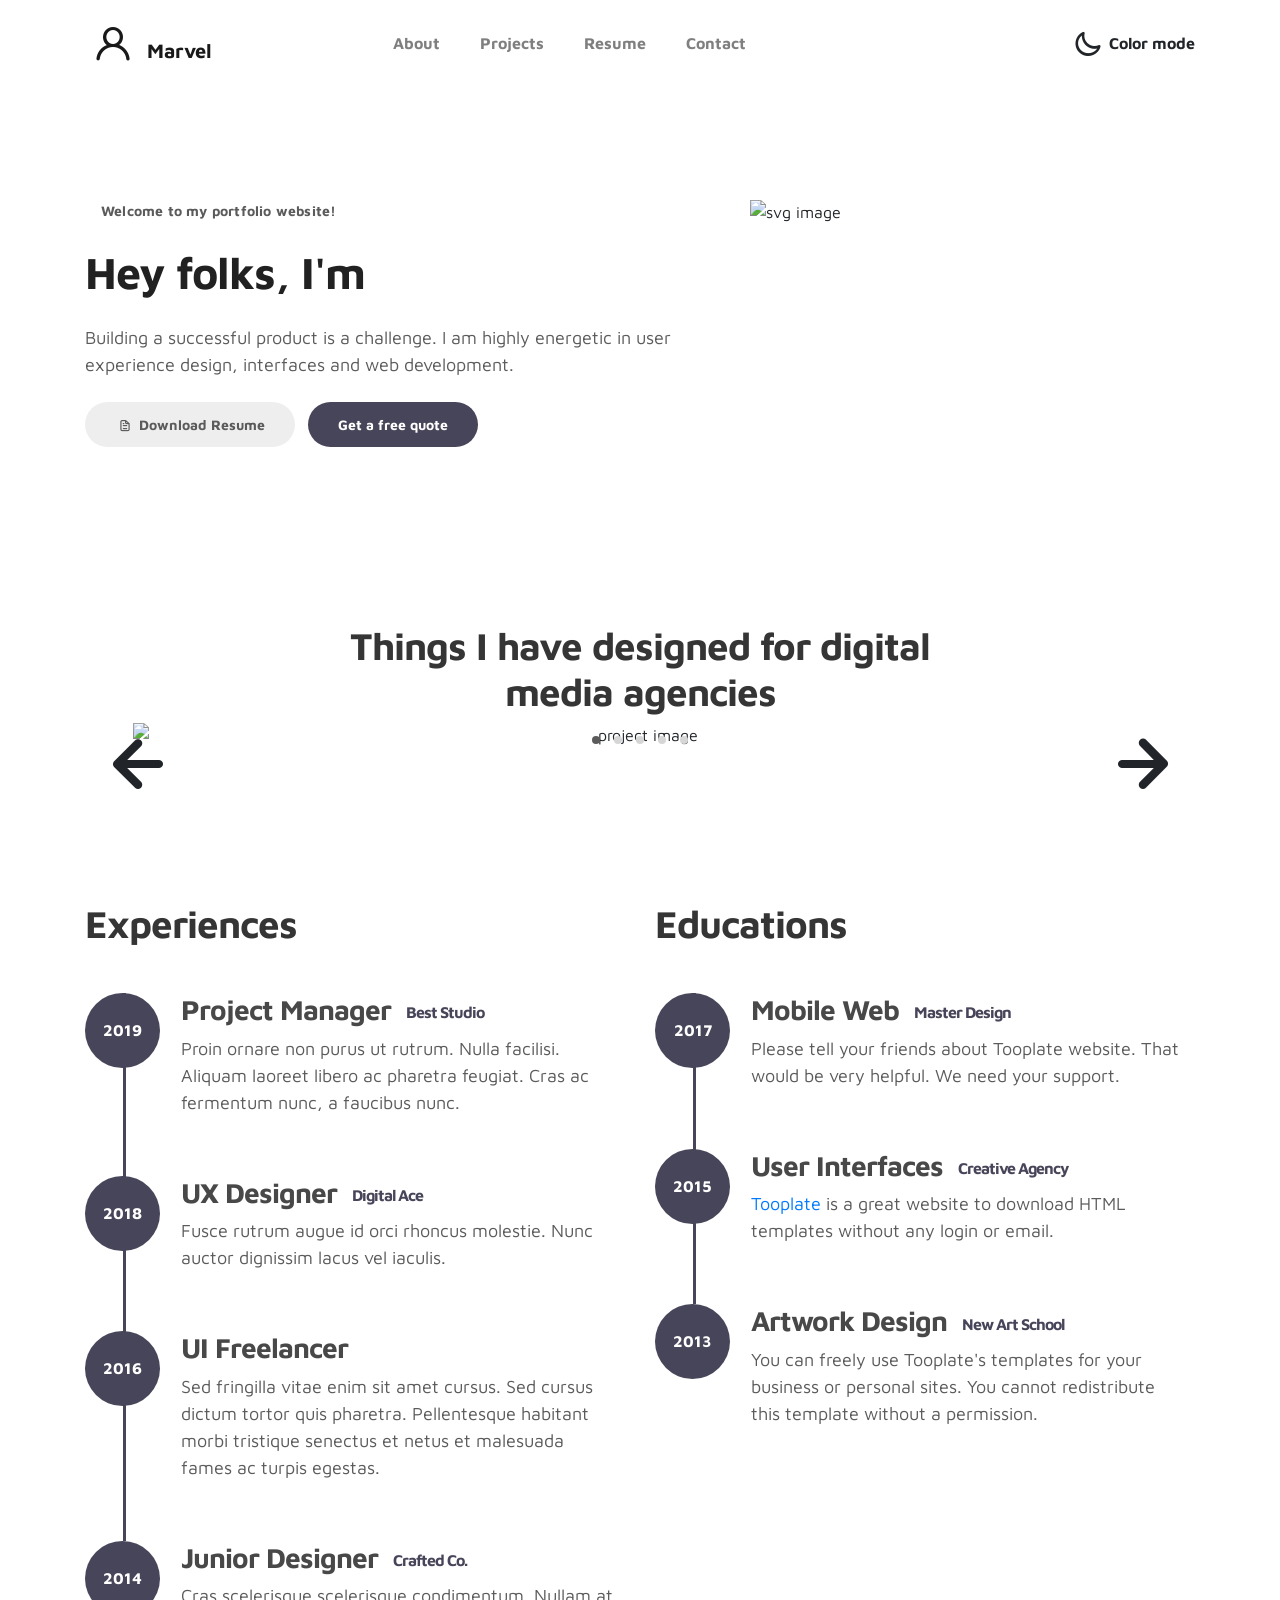
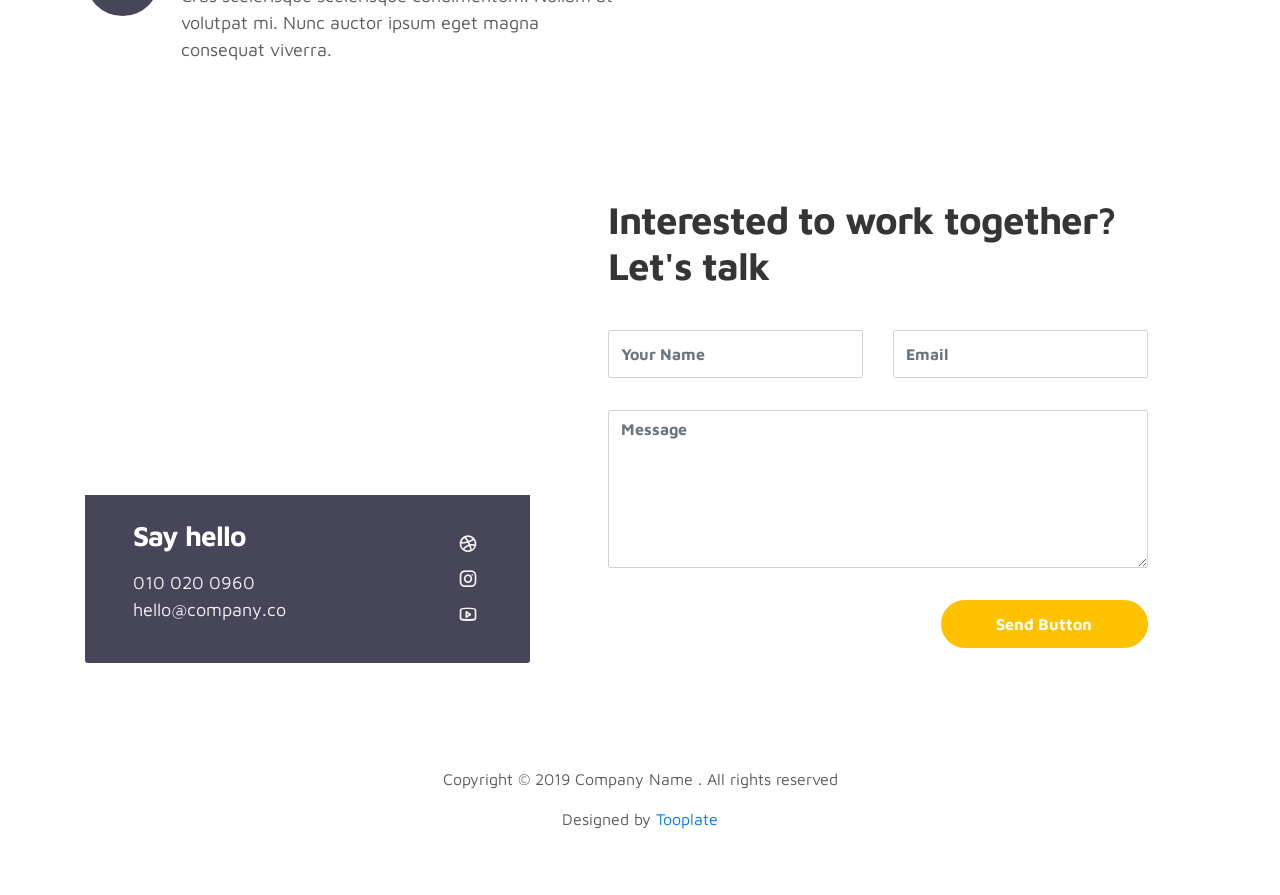
==== 2115_marvel/index.html @ 946037c3 "first commit" ====
<!doctype html>
<html lang="en">
  <head>
    <meta charset="utf-8">
    <meta name="viewport" content="width=device-width, initial-scale=1, shrink-to-fit=no">
    <meta name="description" content="">
    <meta name="author" content="">

    <title>Marvel HTML Bootstrap 4 Template</title>

    <link rel="stylesheet" href="css/bootstrap.min.css">
    <link rel="stylesheet" href="css/unicons.css">
    <link rel="stylesheet" href="css/owl.carousel.min.css">
    <link rel="stylesheet" href="css/owl.theme.default.min.css">

    <!-- MAIN STYLE -->
    <link rel="stylesheet" href="css/tooplate-style.css">
    
<!--

Tooplate 2115 Marvel

https://www.tooplate.com/view/2115-marvel

-->
  </head>
  <body>

    <!-- MENU -->
    <nav class="navbar navbar-expand-sm navbar-light">
        <div class="container">
            <a class="navbar-brand" href="index.html"><i class='uil uil-user'></i> Marvel</a>

            <button class="navbar-toggler" type="button" data-toggle="collapse" data-target="#navbarNav" aria-controls="navbarNav" aria-expanded="false"
                aria-label="Toggle navigation">
                <span class="navbar-toggler-icon"></span>
                <span class="navbar-toggler-icon"></span>
                <span class="navbar-toggler-icon"></span>
            </button>

            <div class="collapse navbar-collapse" id="navbarNav">
                <ul class="navbar-nav mx-auto">
                    <li class="nav-item">
                        <a href="#about" class="nav-link"><span data-hover="About">About</span></a>
                    </li>
                    <li class="nav-item">
                        <a href="#project" class="nav-link"><span data-hover="Projects">Projects</span></a>
                    </li>
                    <li class="nav-item">
                        <a href="#resume" class="nav-link"><span data-hover="Resume">Resume</span></a>
                    </li>
                    <li class="nav-item">
                        <a href="#contact" class="nav-link"><span data-hover="Contact">Contact</span></a>
                    </li>
                </ul>

                <ul class="navbar-nav ml-lg-auto">
                    <div class="ml-lg-4">
                      <div class="color-mode d-lg-flex justify-content-center align-items-center">
                        <i class="color-mode-icon"></i>
                        Color mode
                      </div>
                    </div>
                </ul>
            </div>
        </div>
    </nav>

    <!-- ABOUT -->
    <section class="about full-screen d-lg-flex justify-content-center align-items-center" id="about">
        <div class="container">
            <div class="row">
                
                <div class="col-lg-7 col-md-12 col-12 d-flex align-items-center">
                    <div class="about-text">
                        <small class="small-text">Welcome to <span class="mobile-block">my portfolio website!</span></small>
                        <h1 class="animated animated-text">
                            <span class="mr-2">Hey folks, I'm</span>
                                <div class="animated-info">
                                    <span class="animated-item">Marvel Sann</span>
                                    <span class="animated-item">Web Designer</span>
                                    <span class="animated-item">UI Specialist</span>
                                </div>
                        </h1>

                        <p>Building a successful product is a challenge. I am highly energetic in user experience design, interfaces and web development.</p>
                        
                        <div class="custom-btn-group mt-4">
                          <a href="#" class="btn mr-lg-2 custom-btn"><i class='uil uil-file-alt'></i> Download Resume</a>
                          <a href="#contact" class="btn custom-btn custom-btn-bg custom-btn-link">Get a free quote</a>
                        </div>
                    </div>
                </div>

                <div class="col-lg-5 col-md-12 col-12">
                    <div class="about-image svg">
                        <img src="images/undraw/undraw_software_engineer_lvl5.svg" class="img-fluid" alt="svg image">
                    </div>
                </div>

            </div>
        </div>
    </section>

    <!-- PROJECTS -->
    <section class="project py-5" id="project">
        <div class="container">
                
                <div class="row">
                  <div class="col-lg-11 text-center mx-auto col-12">

                      <div class="col-lg-8 mx-auto">
                        <h2>Things I have designed for digital media agencies</h2>
                      </div>

                      <div class="owl-carousel owl-theme">
                        <div class="item">
                          <div class="project-info">
                            <img src="images/project/project-image01.png" class="img-fluid" alt="project image">
                          </div>
                        </div>

                        <div class="item">
                          <div class="project-info">
                            <img src="images/project/project-image02.png" class="img-fluid" alt="project image">
                          </div>
                        </div>

                        <div class="item">
                          <div class="project-info">
                            <img src="images/project/project-image03.png" class="img-fluid" alt="project image">
                          </div>
                        </div>

                        <div class="item">
                          <div class="project-info">
                            <img src="images/project/project-image04.png" class="img-fluid" alt="project image">
                          </div>
                        </div>

                        <div class="item">
                          <div class="project-info">
                            <img src="images/project/project-image05.png" class="img-fluid" alt="project image">
                          </div>
                        </div>
                      </div>

                  </div>
                </div>
        </div>
    </section>

    <!-- FEATURES -->
    <section class="resume py-5 d-lg-flex justify-content-center align-items-center" id="resume">
        <div class="container">
            <div class="row">

                <div class="col-lg-6 col-12">
                  <h2 class="mb-4">Experiences</h2>

                    <div class="timeline">
                        <div class="timeline-wrapper">
                             <div class="timeline-yr">
                                  <span>2019</span>
                             </div>
                             <div class="timeline-info">
                                  <h3><span>Project Manager</span><small>Best Studio</small></h3>
                                  <p>Proin ornare non purus ut rutrum. Nulla facilisi. Aliquam laoreet libero ac pharetra feugiat. Cras ac fermentum nunc, a faucibus nunc.</p>
                             </div>
                        </div>

                        <div class="timeline-wrapper">
                            <div class="timeline-yr">
                                <span>2018</span>
                            </div>
                            <div class="timeline-info">
                                <h3><span>UX Designer</span><small>Digital Ace</small></h3>
                                <p>Fusce rutrum augue id orci rhoncus molestie. Nunc auctor dignissim lacus vel iaculis.</p>
                            </div>
                        </div>

                        <div class="timeline-wrapper">
                            <div class="timeline-yr">
                                <span>2016</span>
                            </div>
                            <div class="timeline-info">
                                <h3><span>UI Freelancer</h3>
                                <p>Sed fringilla vitae enim sit amet cursus. Sed cursus dictum tortor quis pharetra. Pellentesque habitant morbi tristique senectus et netus et malesuada fames ac turpis egestas.</p>
                            </div>
                        </div>
                        
                        <div class="timeline-wrapper">
                            <div class="timeline-yr">
                                <span>2014</span>
                            </div>
                            <div class="timeline-info">
                                <h3><span>Junior Designer<small>Crafted Co.</small></h3>
                                <p>Cras scelerisque scelerisque condimentum. Nullam at volutpat mi. Nunc auctor ipsum eget magna consequat viverra.</p>
                            </div>
                        </div>

                    </div>
                </div>

                <div class="col-lg-6 col-12">
                  <h2 class="mb-4 mobile-mt-2">Educations</h2>

                    <div class="timeline">
                        <div class="timeline-wrapper">
                             <div class="timeline-yr">
                                  <span>2017</span>
                             </div>
                             <div class="timeline-info">
                                  <h3><span>Mobile Web</span><small>Master Design</small></h3>
                                  <p>Please tell your friends about Tooplate website. That would be very helpful. We need your support.</p>
                             </div>
                        </div>

                        <div class="timeline-wrapper">
                            <div class="timeline-yr">
                                <span>2015</span>
                            </div>
                            <div class="timeline-info">
                                <h3><span>User Interfaces</span><small>Creative Agency</small></h3>
                                <p><a rel="nofollow" href="https://www.facebook.com/tooplate">Tooplate</a> is a great website to download HTML templates without any login or email.</p>
                            </div>
                        </div>
                        
                        <div class="timeline-wrapper">
                            <div class="timeline-yr">
                                <span>2013</span>
                            </div>
                            <div class="timeline-info">
                                <h3><span>Artwork Design</span><small>New Art School</small></h3>
                                <p>You can freely use Tooplate's templates for your business or personal sites. You cannot redistribute this template without a permission.</p>
                            </div>
                        </div>

                    </div>
                </div>
                
            </div>
        </div>
    </section>

    <!-- CONTACT -->
    <section class="contact py-5" id="contact">
      <div class="container">
        <div class="row">
          
          <div class="col-lg-5 mr-lg-5 col-12">
            <div class="google-map w-100">
              <iframe src="https://www.google.com/maps/embed?pb=!1m18!1m12!1m3!1d12088.558402180099!2d-73.99373482142036!3d40.75895421922642!2m3!1f0!2f0!3f0!3m2!1i1024!2i768!4f13.1!3m3!1m2!1s0x89c25855b8fb3083%3A0xa0f9aef176042a5c!2sTheater+District%2C+New+York%2C+NY%2C+USA!5e0!3m2!1sen!2smm!4v1549875377188" width="400" height="300" frameborder="0" style="border:0" allowfullscreen></iframe>
            </div>

            <div class="contact-info d-flex justify-content-between align-items-center py-4 px-lg-5">
                <div class="contact-info-item">
                  <h3 class="mb-3 text-white">Say hello</h3>
                  <p class="footer-text mb-0">010 020 0960</p>
                  <p><a href="mailto:hello@company.co">hello@company.co</a></p>
                </div>

                <ul class="social-links">
                     <li><a href="#" class="uil uil-dribbble" data-toggle="tooltip" data-placement="left" title="Dribbble"></a></li>
                     <li><a href="#" class="uil uil-instagram" data-toggle="tooltip" data-placement="left" title="Instagram"></a></li>
                     <li><a href="#" class="uil uil-youtube" data-toggle="tooltip" data-placement="left" title="Youtube"></a></li>
                </ul>
            </div>
          </div>

          <div class="col-lg-6 col-12">
            <div class="contact-form">
              <h2 class="mb-4">Interested to work together? Let's talk</h2>

              <form action="" method="get">
                <div class="row">
                  <div class="col-lg-6 col-12">
                    <input type="text" class="form-control" name="name" placeholder="Your Name" id="name">
                  </div>

                  <div class="col-lg-6 col-12">
                    <input type="email" class="form-control" name="email" placeholder="Email" id="email">
                  </div>

                  <div class="col-12">
                    <textarea name="message" rows="6" class="form-control" id="message" placeholder="Message"></textarea>
                  </div>

                  <div class="ml-lg-auto col-lg-5 col-12">
                    <input type="submit" class="form-control submit-btn" value="Send Button">
                  </div>
                </div>
              </form>
            </div>
          </div>

        </div>
      </div>
    </section>

    <!-- FOOTER -->
     <footer class="footer py-5">
          <div class="container">
               <div class="row">

                    <div class="col-lg-12 col-12">                                
                        <p class="copyright-text text-center">Copyright &copy; 2019 Company Name . All rights reserved</p>
                        <p class="copyright-text text-center">Designed by <a rel="nofollow" href="https://www.facebook.com/tooplate">Tooplate</a></p>
                    </div>
                    
               </div>
          </div>
     </footer>

    <script src="js/jquery-3.3.1.min.js"></script>
    <script src="js/popper.min.js"></script>
    <script src="js/bootstrap.min.js"></script>
    <script src="js/Headroom.js"></script>
    <script src="js/jQuery.headroom.js"></script>
    <script src="js/owl.carousel.min.js"></script>
    <script src="js/smoothscroll.js"></script>
    <script src="js/custom.js"></script>

  </body>
</html>
---- 2115_marvel/css/unicons.css ----
@font-face {
  font-family: 'unicons';
  src: url('../font/unicons.eot?42479262');
  src: url('../font/unicons.eot?42479262#iefix') format('embedded-opentype'),
       url('../font/unicons.woff2?42479262') format('woff2'),
       url('../font/unicons.woff?42479262') format('woff'),
       url('../font/unicons.ttf?42479262') format('truetype'),
       url('../font/unicons.svg?42479262#unicons') format('svg');
  font-weight: normal;
  font-style: normal;
}
/* Chrome hack: SVG is rendered more smooth in Windozze. 100% magic, uncomment if you need it. */
/* Note, that will break hinting! In other OS-es font will be not as sharp as it could be */
/*
@media screen and (-webkit-min-device-pixel-ratio:0) {
  @font-face {
    font-family: 'unicons';
    src: url('../font/unicons.svg?42479262#unicons') format('svg');
  }
}
*/
 
 [class^="uil-"]:before, [class*=" uil-"]:before {
  font-family: "unicons";
  font-style: normal;
  font-weight: normal;
  speak: none;
 
  display: inline-block;
  text-decoration: inherit;
  width: 1em;
  margin-right: .2em;
  text-align: center;
  /* opacity: .8; */
 
  /* For safety - reset parent styles, that can break glyph codes*/
  font-variant: normal;
  text-transform: none;
 
  /* fix buttons height, for twitter bootstrap */
  line-height: 1em;
 
  /* Animation center compensation - margins should be symmetric */
  /* remove if not needed */
  margin-left: .2em;
 
  /* you can be more comfortable with increased icons size */
  /* font-size: 120%; */
 
  /* Font smoothing. That was taken from TWBS */
  -webkit-font-smoothing: antialiased;
  -moz-osx-font-smoothing: grayscale;
 
  /* Uncomment for 3D effect */
  /* text-shadow: 1px 1px 1px rgba(127, 127, 127, 0.3); */
}
 
.uil-abacus:before { content: '\e800'; } /* '' */
.uil-accessible-icon-alt:before { content: '\e801'; } /* '' */
.uil-adjust-alt:before { content: '\e802'; } /* '' */
.uil-adjust-circle:before { content: '\e803'; } /* '' */
.uil-adjust-half:before { content: '\e804'; } /* '' */
.uil-adjust:before { content: '\e805'; } /* '' */
.uil-airplay:before { content: '\e806'; } /* '' */
.uil-align-alt:before { content: '\e807'; } /* '' */
.uil-align-center-alt:before { content: '\e808'; } /* '' */
.uil-align-center-h:before { content: '\e809'; } /* '' */
.uil-align-center-justify:before { content: '\e80a'; } /* '' */
.uil-align-center-v:before { content: '\e80b'; } /* '' */
.uil-align-center:before { content: '\e80c'; } /* '' */
.uil-align-justify:before { content: '\e80d'; } /* '' */
.uil-align-left-justify:before { content: '\e80e'; } /* '' */
.uil-align-left:before { content: '\e80f'; } /* '' */
.uil-align-letter-right:before { content: '\e810'; } /* '' */
.uil-align-right-justify:before { content: '\e811'; } /* '' */
.uil-align-right:before { content: '\e812'; } /* '' */
.uil-align:before { content: '\e813'; } /* '' */
.uil-ambulance:before { content: '\e814'; } /* '' */
.uil-analysis:before { content: '\e815'; } /* '' */
.uil-analytics:before { content: '\e816'; } /* '' */
.uil-anchor:before { content: '\e817'; } /* '' */
.uil-android-phone-slash:before { content: '\e818'; } /* '' */
.uil-angle-double-down:before { content: '\e819'; } /* '' */
.uil-angle-double-left:before { content: '\e81a'; } /* '' */
.uil-angle-double-right:before { content: '\e81b'; } /* '' */
.uil-angle-double-up:before { content: '\e81c'; } /* '' */
.uil-angle-down:before { content: '\e81d'; } /* '' */
.uil-angle-left:before { content: '\e81e'; } /* '' */
.uil-angle-right-b:before { content: '\e81f'; } /* '' */
.uil-angle-right:before { content: '\e820'; } /* '' */
.uil-angle-up:before { content: '\e821'; } /* '' */
.uil-annoyed-alt:before { content: '\e822'; } /* '' */
.uil-annoyed:before { content: '\e823'; } /* '' */
.uil-apps:before { content: '\e824'; } /* '' */
.uil-archive-alt:before { content: '\e825'; } /* '' */
.uil-archive:before { content: '\e826'; } /* '' */
.uil-arrow-break:before { content: '\e827'; } /* '' */
.uil-arrow-circle-down:before { content: '\e828'; } /* '' */
.uil-arrow-circle-left:before { content: '\e829'; } /* '' */
.uil-arrow-circle-right:before { content: '\e82a'; } /* '' */
.uil-arrow-circle-up:before { content: '\e82b'; } /* '' */
.uil-arrow-compress-h:before { content: '\e82c'; } /* '' */
.uil-arrow-down-left:before { content: '\e82d'; } /* '' */
.uil-arrow-down-right:before { content: '\e82e'; } /* '' */
.uil-arrow-down:before { content: '\e82f'; } /* '' */
.uil-arrow-from-right:before { content: '\e830'; } /* '' */
.uil-arrow-from-top:before { content: '\e831'; } /* '' */
.uil-arrow-growth:before { content: '\e832'; } /* '' */
.uil-arrow-left:before { content: '\e833'; } /* '' */
.uil-arrow-random:before { content: '\e834'; } /* '' */
.uil-arrow-resize-diagonal:before { content: '\e835'; } /* '' */
.uil-arrow-right:before { content: '\e836'; } /* '' */
.uil-arrow-to-bottom:before { content: '\e837'; } /* '' */
.uil-arrow-to-right:before { content: '\e838'; } /* '' */
.uil-arrow-up-left:before { content: '\e839'; } /* '' */
.uil-arrow-up-right:before { content: '\e83a'; } /* '' */
.uil-arrow-up:before { content: '\e83b'; } /* '' */
.uil-arrows-h-alt:before { content: '\e83c'; } /* '' */
.uil-arrows-h:before { content: '\e83d'; } /* '' */
.uil-arrows-left-down:before { content: '\e83e'; } /* '' */
.uil-arrows-maximize:before { content: '\e83f'; } /* '' */
.uil-arrows-merge:before { content: '\e840'; } /* '' */
.uil-arrows-resize-h:before { content: '\e841'; } /* '' */
.uil-arrows-resize-v:before { content: '\e842'; } /* '' */
.uil-arrows-resize:before { content: '\e843'; } /* '' */
.uil-arrows-right-down:before { content: '\e844'; } /* '' */
.uil-arrows-shrink-h:before { content: '\e845'; } /* '' */
.uil-arrows-shrink-v:before { content: '\e846'; } /* '' */
.uil-arrows-up-right:before { content: '\e847'; } /* '' */
.uil-arrows-v-alt:before { content: '\e848'; } /* '' */
.uil-arrows-v:before { content: '\e849'; } /* '' */
.uil-at:before { content: '\e84a'; } /* '' */
.uil-atm-card:before { content: '\e84b'; } /* '' */
.uil-atom:before { content: '\e84c'; } /* '' */
.uil-auto-flash:before { content: '\e84d'; } /* '' */
.uil-award-alt:before { content: '\e84e'; } /* '' */
.uil-award:before { content: '\e84f'; } /* '' */
.uil-baby-carriage:before { content: '\e850'; } /* '' */
.uil-backpack:before { content: '\e851'; } /* '' */
.uil-backspace:before { content: '\e852'; } /* '' */
.uil-backward:before { content: '\e853'; } /* '' */
.uil-bag-alt:before { content: '\e854'; } /* '' */
.uil-bag-slash:before { content: '\e855'; } /* '' */
.uil-bag:before { content: '\e856'; } /* '' */
.uil-ball:before { content: '\e857'; } /* '' */
.uil-ban:before { content: '\e858'; } /* '' */
.uil-bars:before { content: '\e859'; } /* '' */
.uil-basketball-hoop:before { content: '\e85a'; } /* '' */
.uil-basketball:before { content: '\e85b'; } /* '' */
.uil-battery-bolt:before { content: '\e85c'; } /* '' */
.uil-battery-empty:before { content: '\e85d'; } /* '' */
.uil-bed-double:before { content: '\e85e'; } /* '' */
.uil-bed:before { content: '\e85f'; } /* '' */
.uil-bell-school:before { content: '\e860'; } /* '' */
.uil-bell-slash:before { content: '\e861'; } /* '' */
.uil-bill:before { content: '\e862'; } /* '' */
.uil-bitcoin-circle:before { content: '\e863'; } /* '' */
.uil-bitcoin:before { content: '\e864'; } /* '' */
.uil-bluetooth-b:before { content: '\e865'; } /* '' */
.uil-bolt-alt:before { content: '\e866'; } /* '' */
.uil-bolt-slash:before { content: '\e867'; } /* '' */
.uil-bolt:before { content: '\e868'; } /* '' */
.uil-book-alt:before { content: '\e869'; } /* '' */
.uil-book-medical:before { content: '\e86a'; } /* '' */
.uil-book-open:before { content: '\e86b'; } /* '' */
.uil-book-reader:before { content: '\e86c'; } /* '' */
.uil-book:before { content: '\e86d'; } /* '' */
.uil-bookmark-full:before { content: '\e86e'; } /* '' */
.uil-bookmark:before { content: '\e86f'; } /* '' */
.uil-books:before { content: '\e870'; } /* '' */
.uil-boombox:before { content: '\e871'; } /* '' */
.uil-border-alt:before { content: '\e872'; } /* '' */
.uil-border-bottom:before { content: '\e873'; } /* '' */
.uil-border-clear:before { content: '\e874'; } /* '' */
.uil-border-horizontal:before { content: '\e875'; } /* '' */
.uil-border-inner:before { content: '\e876'; } /* '' */
.uil-border-left:before { content: '\e877'; } /* '' */
.uil-border-out:before { content: '\e878'; } /* '' */
.uil-border-right:before { content: '\e879'; } /* '' */
.uil-border-top:before { content: '\e87a'; } /* '' */
.uil-border-vertical:before { content: '\e87b'; } /* '' */
.uil-box:before { content: '\e87c'; } /* '' */
.uil-briefcase-alt:before { content: '\e87d'; } /* '' */
.uil-briefcase:before { content: '\e87e'; } /* '' */
.uil-bright:before { content: '\e87f'; } /* '' */
.uil-brightness-empty:before { content: '\e880'; } /* '' */
.uil-brightness-half:before { content: '\e881'; } /* '' */
.uil-brightness-low:before { content: '\e882'; } /* '' */
.uil-brightness-minus:before { content: '\e883'; } /* '' */
.uil-brightness-plus:before { content: '\e884'; } /* '' */
.uil-brightness:before { content: '\e885'; } /* '' */
.uil-bring-bottom:before { content: '\e886'; } /* '' */
.uil-bring-front:before { content: '\e887'; } /* '' */
.uil-brush-alt:before { content: '\e888'; } /* '' */
.uil-bug:before { content: '\e889'; } /* '' */
.uil-building:before { content: '\e88a'; } /* '' */
.uil-bullseye:before { content: '\e88b'; } /* '' */
.uil-bus-alt:before { content: '\e88c'; } /* '' */
.uil-bus-school:before { content: '\e88d'; } /* '' */
.uil-bus:before { content: '\e88e'; } /* '' */
.uil-calcualtor:before { content: '\e88f'; } /* '' */
.uil-calculator-alt:before { content: '\e890'; } /* '' */
.uil-calendar-alt:before { content: '\e891'; } /* '' */
.uil-calendar-slash:before { content: '\e892'; } /* '' */
.uil-calender:before { content: '\e893'; } /* '' */
.uil-calling:before { content: '\e894'; } /* '' */
.uil-camera-plus:before { content: '\e895'; } /* '' */
.uil-camera-slash:before { content: '\e896'; } /* '' */
.uil-camera:before { content: '\e897'; } /* '' */
.uil-cancel:before { content: '\e898'; } /* '' */
.uil-capsule:before { content: '\e899'; } /* '' */
.uil-capture:before { content: '\e89a'; } /* '' */
.uil-car-sideview:before { content: '\e89b'; } /* '' */
.uil-car-slash:before { content: '\e89c'; } /* '' */
.uil-car-wash:before { content: '\e89d'; } /* '' */
.uil-car:before { content: '\e89e'; } /* '' */
.uil-card-atm:before { content: '\e89f'; } /* '' */
.uil-caret-right:before { content: '\e8a0'; } /* '' */
.uil-cart:before { content: '\e8a1'; } /* '' */
.uil-cell:before { content: '\e8a2'; } /* '' */
.uil-celsius:before { content: '\e8a3'; } /* '' */
.uil-chart-bar-alt:before { content: '\e8a4'; } /* '' */
.uil-chart-bar:before { content: '\e8a5'; } /* '' */
.uil-chart-down:before { content: '\e8a6'; } /* '' */
.uil-chart-growth-alt:before { content: '\e8a7'; } /* '' */
.uil-chart-growth:before { content: '\e8a8'; } /* '' */
.uil-chart-line:before { content: '\e8a9'; } /* '' */
.uil-chart-pie-alt:before { content: '\e8aa'; } /* '' */
.uil-chart-pie:before { content: '\e8ab'; } /* '' */
.uil-chart:before { content: '\e8ac'; } /* '' */
.uil-chat-bubble-user:before { content: '\e8ad'; } /* '' */
.uil-chat-info:before { content: '\e8ae'; } /* '' */
.uil-chat:before { content: '\e8af'; } /* '' */
.uil-check-circle:before { content: '\e8b0'; } /* '' */
.uil-check-square:before { content: '\e8b1'; } /* '' */
.uil-check:before { content: '\e8b2'; } /* '' */
.uil-circle-layer:before { content: '\e8b3'; } /* '' */
.uil-circle:before { content: '\e8b4'; } /* '' */
.uil-circuit:before { content: '\e8b5'; } /* '' */
.uil-clapper-board:before { content: '\e8b6'; } /* '' */
.uil-clipboard-alt:before { content: '\e8b7'; } /* '' */
.uil-clipboard-blank:before { content: '\e8b8'; } /* '' */
.uil-clipboard-notes:before { content: '\e8b9'; } /* '' */
.uil-clipboard:before { content: '\e8ba'; } /* '' */
.uil-clock-eight:before { content: '\e8bb'; } /* '' */
.uil-clock-five:before { content: '\e8bc'; } /* '' */
.uil-clock-nine:before { content: '\e8bd'; } /* '' */
.uil-clock-seven:before { content: '\e8be'; } /* '' */
.uil-clock-ten:before { content: '\e8bf'; } /* '' */
.uil-clock-three:before { content: '\e8c0'; } /* '' */
.uil-clock-two:before { content: '\e8c1'; } /* '' */
.uil-clock:before { content: '\e8c2'; } /* '' */
.uil-closed-captioning:before { content: '\e8c3'; } /* '' */
.uil-cloud-block:before { content: '\e8c4'; } /* '' */
.uil-cloud-bookmark:before { content: '\e8c5'; } /* '' */
.uil-cloud-check:before { content: '\e8c6'; } /* '' */
.uil-cloud-computing:before { content: '\e8c7'; } /* '' */
.uil-cloud-data-connection:before { content: '\e8c8'; } /* '' */
.uil-cloud-database-tree:before { content: '\e8c9'; } /* '' */
.uil-cloud-download:before { content: '\e8ca'; } /* '' */
.uil-cloud-drizzle:before { content: '\e8cb'; } /* '' */
.uil-cloud-exclamation:before { content: '\e8cc'; } /* '' */
.uil-cloud-hail:before { content: '\e8cd'; } /* '' */
.uil-cloud-heart:before { content: '\e8ce'; } /* '' */
.uil-cloud-info:before { content: '\e8cf'; } /* '' */
.uil-cloud-lock:before { content: '\e8d0'; } /* '' */
.uil-cloud-meatball:before { content: '\e8d1'; } /* '' */
.uil-cloud-moon-hail:before { content: '\e8d2'; } /* '' */
.uil-cloud-moon-meatball:before { content: '\e8d3'; } /* '' */
.uil-cloud-moon-rain:before { content: '\e8d4'; } /* '' */
.uil-cloud-moon-showers:before { content: '\e8d5'; } /* '' */
.uil-cloud-moon:before { content: '\e8d6'; } /* '' */
.uil-cloud-question:before { content: '\e8d7'; } /* '' */
.uil-cloud-rain-sun:before { content: '\e8d8'; } /* '' */
.uil-cloud-rain:before { content: '\e8d9'; } /* '' */
.uil-cloud-redo:before { content: '\e8da'; } /* '' */
.uil-cloud-set:before { content: '\e8db'; } /* '' */
.uil-cloud-share:before { content: '\e8dc'; } /* '' */
.uil-cloud-shield:before { content: '\e8dd'; } /* '' */
.uil-cloud-showers-alt:before { content: '\e8de'; } /* '' */
.uil-cloud-showers-heavy:before { content: '\e8df'; } /* '' */
.uil-cloud-showers:before { content: '\e8e0'; } /* '' */
.uil-cloud-slash:before { content: '\e8e1'; } /* '' */
.uil-cloud-sun-hail:before { content: '\e8e2'; } /* '' */
.uil-cloud-sun-meatball:before { content: '\e8e3'; } /* '' */
.uil-cloud-sun-rain-alt:before { content: '\e8e4'; } /* '' */
.uil-cloud-sun-rain:before { content: '\e8e5'; } /* '' */
.uil-cloud-sun-tear:before { content: '\e8e6'; } /* '' */
.uil-cloud-sun:before { content: '\e8e7'; } /* '' */
.uil-cloud-times:before { content: '\e8e8'; } /* '' */
.uil-cloud-unlock:before { content: '\e8e9'; } /* '' */
.uil-cloud-upload:before { content: '\e8ea'; } /* '' */
.uil-cloud-wifi:before { content: '\e8eb'; } /* '' */
.uil-cloud-wind:before { content: '\e8ec'; } /* '' */
.uil-cloud:before { content: '\e8ed'; } /* '' */
.uil-clouds:before { content: '\e8ee'; } /* '' */
.uil-club:before { content: '\e8ef'; } /* '' */
.uil-code:before { content: '\e8f0'; } /* '' */
.uil-coffee:before { content: '\e8f1'; } /* '' */
.uil-cog:before { content: '\e8f2'; } /* '' */
.uil-coins:before { content: '\e8f3'; } /* '' */
.uil-columns:before { content: '\e8f4'; } /* '' */
.uil-comment-alt-block:before { content: '\e8f5'; } /* '' */
.uil-comment-alt-chart-lines:before { content: '\e8f6'; } /* '' */
.uil-comment-alt-check:before { content: '\e8f7'; } /* '' */
.uil-comment-alt-dots:before { content: '\e8f8'; } /* '' */
.uil-comment-alt-download:before { content: '\e8f9'; } /* '' */
.uil-comment-alt-edit:before { content: '\e8fa'; } /* '' */
.uil-comment-alt-exclamation:before { content: '\e8fb'; } /* '' */
.uil-comment-alt-heart:before { content: '\e8fc'; } /* '' */
.uil-comment-alt-image:before { content: '\e8fd'; } /* '' */
.uil-comment-alt-info:before { content: '\e8fe'; } /* '' */
.uil-comment-alt-lines:before { content: '\e8ff'; } /* '' */
.uil-comment-alt-lock:before { content: '\e900'; } /* '' */
.uil-comment-alt-medical:before { content: '\e901'; } /* '' */
.uil-comment-alt-message:before { content: '\e902'; } /* '' */
.uil-comment-alt-notes:before { content: '\e903'; } /* '' */
.uil-comment-alt-plus:before { content: '\e904'; } /* '' */
.uil-comment-alt-question:before { content: '\e905'; } /* '' */
.uil-comment-alt-redo:before { content: '\e906'; } /* '' */
.uil-comment-alt-search:before { content: '\e907'; } /* '' */
.uil-comment-alt-share:before { content: '\e908'; } /* '' */
.uil-comment-alt-shield:before { content: '\e909'; } /* '' */
.uil-comment-alt-upload:before { content: '\e90a'; } /* '' */
.uil-comment-alt-verify:before { content: '\e90b'; } /* '' */
.uil-comment-alt:before { content: '\e90c'; } /* '' */
.uil-comment-block:before { content: '\e90d'; } /* '' */
.uil-comment-chart-line:before { content: '\e90e'; } /* '' */
.uil-comment-check:before { content: '\e90f'; } /* '' */
.uil-comment-dots:before { content: '\e910'; } /* '' */
.uil-comment-download:before { content: '\e911'; } /* '' */
.uil-comment-edit:before { content: '\e912'; } /* '' */
.uil-comment-exclamation:before { content: '\e913'; } /* '' */
.uil-comment-heart:before { content: '\e914'; } /* '' */
.uil-comment-image:before { content: '\e915'; } /* '' */
.uil-comment-info-alt:before { content: '\e916'; } /* '' */
.uil-comment-info:before { content: '\e917'; } /* '' */
.uil-comment-lines:before { content: '\e918'; } /* '' */
.uil-comment-lock:before { content: '\e919'; } /* '' */
.uil-comment-medical:before { content: '\e91a'; } /* '' */
.uil-comment-message:before { content: '\e91b'; } /* '' */
.uil-comment-notes:before { content: '\e91c'; } /* '' */
.uil-comment-plus:before { content: '\e91d'; } /* '' */
.uil-comment-question:before { content: '\e91e'; } /* '' */
.uil-comment-redo:before { content: '\e91f'; } /* '' */
.uil-comment-search:before { content: '\e920'; } /* '' */
.uil-comment-share:before { content: '\e921'; } /* '' */
.uil-comment-shield:before { content: '\e922'; } /* '' */
.uil-comment-slash:before { content: '\e923'; } /* '' */
.uil-comment-upload:before { content: '\e924'; } /* '' */
.uil-comment-verify:before { content: '\e925'; } /* '' */
.uil-comment:before { content: '\e926'; } /* '' */
.uil-comments-alt:before { content: '\e927'; } /* '' */
.uil-comments:before { content: '\e928'; } /* '' */
.uil-commnet-alt-slash:before { content: '\e929'; } /* '' */
.uil-compact-disc:before { content: '\e92a'; } /* '' */
.uil-compass:before { content: '\e92b'; } /* '' */
.uil-compress-alt-left:before { content: '\e92c'; } /* '' */
.uil-compress-alt:before { content: '\e92d'; } /* '' */
.uil-compress-arrows:before { content: '\e92e'; } /* '' */
.uil-compress-lines:before { content: '\e92f'; } /* '' */
.uil-compress-point:before { content: '\e930'; } /* '' */
.uil-compress-v:before { content: '\e931'; } /* '' */
.uil-compress:before { content: '\e932'; } /* '' */
.uil-computer-mouse:before { content: '\e933'; } /* '' */
.uil-confused:before { content: '\e934'; } /* '' */
.uil-constructor:before { content: '\e935'; } /* '' */
.uil-copy-alt:before { content: '\e936'; } /* '' */
.uil-copy-landscape:before { content: '\e937'; } /* '' */
.uil-copy:before { content: '\e938'; } /* '' */
.uil-copyright:before { content: '\e939'; } /* '' */
.uil-corner-down-left:before { content: '\e93a'; } /* '' */
.uil-corner-down-right-alt:before { content: '\e93b'; } /* '' */
.uil-corner-down-right:before { content: '\e93c'; } /* '' */
.uil-corner-left-down:before { content: '\e93d'; } /* '' */
.uil-corner-right-down:before { content: '\e93e'; } /* '' */
.uil-corner-up-left-alt:before { content: '\e93f'; } /* '' */
.uil-corner-up-left:before { content: '\e940'; } /* '' */
.uil-corner-up-right-alt:before { content: '\e941'; } /* '' */
.uil-corner-up-right:before { content: '\e942'; } /* '' */
.uil-creative-commons-pd-alt:before { content: '\e943'; } /* '' */
.uil-creative-commons-pd:before { content: '\e944'; } /* '' */
.uil-crockery:before { content: '\e945'; } /* '' */
.uil-crop-alt-rotate-left:before { content: '\e946'; } /* '' */
.uil-crop-alt-rotate-right:before { content: '\e947'; } /* '' */
.uil-crop-alt:before { content: '\e948'; } /* '' */
.uil-crosshair-alt:before { content: '\e949'; } /* '' */
.uil-crosshair:before { content: '\e94a'; } /* '' */
.uil-crosshairs:before { content: '\e94b'; } /* '' */
.uil-cube:before { content: '\e94c'; } /* '' */
.uil-data-sharing:before { content: '\e94d'; } /* '' */
.uil-database-alt:before { content: '\e94e'; } /* '' */
.uil-database:before { content: '\e94f'; } /* '' */
.uil-desert:before { content: '\e950'; } /* '' */
.uil-desktop-alt-slash:before { content: '\e951'; } /* '' */
.uil-desktop-alt:before { content: '\e952'; } /* '' */
.uil-desktop-cloud-alt:before { content: '\e953'; } /* '' */
.uil-desktop-slash:before { content: '\e954'; } /* '' */
.uil-desktop:before { content: '\e955'; } /* '' */
.uil-dialpad-alt:before { content: '\e956'; } /* '' */
.uil-dialpad:before { content: '\e957'; } /* '' */
.uil-diamond:before { content: '\e958'; } /* '' */
.uil-diary-alt:before { content: '\e959'; } /* '' */
.uil-diary:before { content: '\e95a'; } /* '' */
.uil-dice-five:before { content: '\e95b'; } /* '' */
.uil-dice-four:before { content: '\e95c'; } /* '' */
.uil-dice-one:before { content: '\e95d'; } /* '' */
.uil-dice-six:before { content: '\e95e'; } /* '' */
.uil-dice-three:before { content: '\e95f'; } /* '' */
.uil-dice-two:before { content: '\e960'; } /* '' */
.uil-direction:before { content: '\e961'; } /* '' */
.uil-directions:before { content: '\e962'; } /* '' */
.uil-dizzy-meh:before { content: '\e963'; } /* '' */
.uil-dna:before { content: '\e964'; } /* '' */
.uil-document-layout-center:before { content: '\e965'; } /* '' */
.uil-document-layout-left:before { content: '\e966'; } /* '' */
.uil-document-layout-right:before { content: '\e967'; } /* '' */
.uil-document:before { content: '\e968'; } /* '' */
.uil-dollar-alt:before { content: '\e969'; } /* '' */
.uil-dollar-sign-alt:before { content: '\e96a'; } /* '' */
.uil-dollar-sign:before { content: '\e96b'; } /* '' */
.uil-down-arrow:before { content: '\e96c'; } /* '' */
.uil-download-alt:before { content: '\e96d'; } /* '' */
.uil-dribbble:before { content: '\e96e'; } /* '' */
.uil-drill:before { content: '\e96f'; } /* '' */
.uil-dropbox:before { content: '\e970'; } /* '' */
.uil-dumbbell:before { content: '\e971'; } /* '' */
.uil-edit-alt:before { content: '\e972'; } /* '' */
.uil-edit:before { content: '\e973'; } /* '' */
.uil-ellipsis-h:before { content: '\e974'; } /* '' */
.uil-ellipsis-v:before { content: '\e975'; } /* '' */
.uil-emoji:before { content: '\e976'; } /* '' */
.uil-enter:before { content: '\e977'; } /* '' */
.uil-entry:before { content: '\e978'; } /* '' */
.uil-envelope-add:before { content: '\e979'; } /* '' */
.uil-envelope-alt:before { content: '\e97a'; } /* '' */
.uil-envelope-block:before { content: '\e97b'; } /* '' */
.uil-envelope-bookmark:before { content: '\e97c'; } /* '' */
.uil-envelope-check:before { content: '\e97d'; } /* '' */
.uil-envelope-download-alt:before { content: '\e97e'; } /* '' */
.uil-envelope-download:before { content: '\e97f'; } /* '' */
.uil-envelope-edit:before { content: '\e980'; } /* '' */
.uil-envelope-exclamation:before { content: '\e981'; } /* '' */
.uil-envelope-heart:before { content: '\e982'; } /* '' */
.uil-envelope-info:before { content: '\e983'; } /* '' */
.uil-envelope-lock:before { content: '\e984'; } /* '' */
.uil-envelope-minus:before { content: '\e985'; } /* '' */
.uil-envelope-open:before { content: '\e986'; } /* '' */
.uil-envelope-question:before { content: '\e987'; } /* '' */
.uil-envelope-receive:before { content: '\e988'; } /* '' */
.uil-envelope-redo:before { content: '\e989'; } /* '' */
.uil-envelope-search:before { content: '\e98a'; } /* '' */
.uil-envelope-send:before { content: '\e98b'; } /* '' */
.uil-envelope-share:before { content: '\e98c'; } /* '' */
.uil-envelope-shield:before { content: '\e98d'; } /* '' */
.uil-envelope-star:before { content: '\e98e'; } /* '' */
.uil-envelope-times:before { content: '\e98f'; } /* '' */
.uil-envelope-upload-alt:before { content: '\e990'; } /* '' */
.uil-envelope-upload:before { content: '\e991'; } /* '' */
.uil-envelope:before { content: '\e992'; } /* '' */
.uil-envelopes:before { content: '\e993'; } /* '' */
.uil-equal-circle:before { content: '\e994'; } /* '' */
.uil-euro-circle:before { content: '\e995'; } /* '' */
.uil-euro:before { content: '\e996'; } /* '' */
.uil-exchange-alt:before { content: '\e997'; } /* '' */
.uil-exchange:before { content: '\e998'; } /* '' */
.uil-exclamation-circle:before { content: '\e999'; } /* '' */
.uil-exclamation-octagon:before { content: '\e99a'; } /* '' */
.uil-exclamation-triangle:before { content: '\e99b'; } /* '' */
.uil-exclude:before { content: '\e99c'; } /* '' */
.uil-exit:before { content: '\e99d'; } /* '' */
.uil-expand-alt:before { content: '\e99e'; } /* '' */
.uil-expand-arrows-alt:before { content: '\e99f'; } /* '' */
.uil-expand-arrows:before { content: '\e9a0'; } /* '' */
.uil-expand-from-corner:before { content: '\e9a1'; } /* '' */
.uil-expand-left:before { content: '\e9a2'; } /* '' */
.uil-export:before { content: '\e9a3'; } /* '' */
.uil-exposure-alt:before { content: '\e9a4'; } /* '' */
.uil-exposure-increase:before { content: '\e9a5'; } /* '' */
.uil-external-link-alt:before { content: '\e9a6'; } /* '' */
.uil-eye-slash:before { content: '\e9a7'; } /* '' */
.uil-eye:before { content: '\e9a8'; } /* '' */
.uil-facebook:before { content: '\e9a9'; } /* '' */
.uil-fahrenheit:before { content: '\e9aa'; } /* '' */
.uil-fast-mail-alt:before { content: '\e9ab'; } /* '' */
.uil-fast-mail:before { content: '\e9ac'; } /* '' */
.uil-favorite:before { content: '\e9ad'; } /* '' */
.uil-feedback:before { content: '\e9ae'; } /* '' */
.uil-file-alt:before { content: '\e9af'; } /* '' */
.uil-file-blank:before { content: '\e9b0'; } /* '' */
.uil-file-block-alt:before { content: '\e9b1'; } /* '' */
.uil-file-bookmark-alt:before { content: '\e9b2'; } /* '' */
.uil-file-check-alt:before { content: '\e9b3'; } /* '' */
.uil-file-check:before { content: '\e9b4'; } /* '' */
.uil-file-contract-dollar:before { content: '\e9b5'; } /* '' */
.uil-file-copy-alt:before { content: '\e9b6'; } /* '' */
.uil-file-download-alt:before { content: '\e9b7'; } /* '' */
.uil-file-download:before { content: '\e9b8'; } /* '' */
.uil-file-edit-alt:before { content: '\e9b9'; } /* '' */
.uil-file-exclamation-alt:before { content: '\e9ba'; } /* '' */
.uil-file-exclamation:before { content: '\e9bb'; } /* '' */
.uil-file-heart:before { content: '\e9bc'; } /* '' */
.uil-file-info-alt:before { content: '\e9bd'; } /* '' */
.uil-file-landscape-alt:before { content: '\e9be'; } /* '' */
.uil-file-landscape:before { content: '\e9bf'; } /* '' */
.uil-file-lanscape-slash:before { content: '\e9c0'; } /* '' */
.uil-file-lock-alt:before { content: '\e9c1'; } /* '' */
.uil-file-medical-alt:before { content: '\e9c2'; } /* '' */
.uil-file-medical:before { content: '\e9c3'; } /* '' */
.uil-file-minus-alt:before { content: '\e9c4'; } /* '' */
.uil-file-minus:before { content: '\e9c5'; } /* '' */
.uil-file-network:before { content: '\e9c6'; } /* '' */
.uil-file-plus-alt:before { content: '\e9c7'; } /* '' */
.uil-file-plus:before { content: '\e9c8'; } /* '' */
.uil-file-question-alt:before { content: '\e9c9'; } /* '' */
.uil-file-question:before { content: '\e9ca'; } /* '' */
.uil-file-redo-alt:before { content: '\e9cb'; } /* '' */
.uil-file-search-alt:before { content: '\e9cc'; } /* '' */
.uil-file-share-alt:before { content: '\e9cd'; } /* '' */
.uil-file-shield-alt:before { content: '\e9ce'; } /* '' */
.uil-file-slash:before { content: '\e9cf'; } /* '' */
.uil-file-times-alt:before { content: '\e9d0'; } /* '' */
.uil-file-times:before { content: '\e9d1'; } /* '' */
.uil-file-upload-alt:before { content: '\e9d2'; } /* '' */
.uil-file-upload:before { content: '\e9d3'; } /* '' */
.uil-file:before { content: '\e9d4'; } /* '' */
.uil-files-landscapes-alt:before { content: '\e9d5'; } /* '' */
.uil-files-landscapes:before { content: '\e9d6'; } /* '' */
.uil-film:before { content: '\e9d7'; } /* '' */
.uil-filter-slash:before { content: '\e9d8'; } /* '' */
.uil-filter:before { content: '\e9d9'; } /* '' */
.uil-flask-potion:before { content: '\e9da'; } /* '' */
.uil-flask:before { content: '\e9db'; } /* '' */
.uil-flip-h-alt:before { content: '\e9dc'; } /* '' */
.uil-flip-h:before { content: '\e9dd'; } /* '' */
.uil-flip-v-alt:before { content: '\e9de'; } /* '' */
.uil-flip-v:before { content: '\e9df'; } /* '' */
.uil-flower:before { content: '\e9e0'; } /* '' */
.uil-focus-add:before { content: '\e9e1'; } /* '' */
.uil-focus-target:before { content: '\e9e2'; } /* '' */
.uil-focus:before { content: '\e9e3'; } /* '' */
.uil-folder-check:before { content: '\e9e4'; } /* '' */
.uil-folder-download:before { content: '\e9e5'; } /* '' */
.uil-folder-exclamation:before { content: '\e9e6'; } /* '' */
.uil-folder-heart:before { content: '\e9e7'; } /* '' */
.uil-folder-info:before { content: '\e9e8'; } /* '' */
.uil-folder-lock:before { content: '\e9e9'; } /* '' */
.uil-folder-medical:before { content: '\e9ea'; } /* '' */
.uil-folder-minus:before { content: '\e9eb'; } /* '' */
.uil-folder-network:before { content: '\e9ec'; } /* '' */
.uil-folder-plus:before { content: '\e9ed'; } /* '' */
.uil-folder-question:before { content: '\e9ee'; } /* '' */
.uil-folder-slash:before { content: '\e9ef'; } /* '' */
.uil-folder-times:before { content: '\e9f0'; } /* '' */
.uil-folder-upload:before { content: '\e9f1'; } /* '' */
.uil-folder:before { content: '\e9f2'; } /* '' */
.uil-food:before { content: '\e9f3'; } /* '' */
.uil-football-american:before { content: '\e9f4'; } /* '' */
.uil-football-ball:before { content: '\e9f5'; } /* '' */
.uil-football:before { content: '\e9f6'; } /* '' */
.uil-forecastcloud-moon-tear:before { content: '\e9f7'; } /* '' */
.uil-forwaded-call:before { content: '\e9f8'; } /* '' */
.uil-forward:before { content: '\e9f9'; } /* '' */
.uil-frown:before { content: '\e9fa'; } /* '' */
.uil-game-structure:before { content: '\e9fb'; } /* '' */
.uil-game:before { content: '\e9fc'; } /* '' */
.uil-gift:before { content: '\e9fd'; } /* '' */
.uil-glass-martini-alt-slash:before { content: '\e9fe'; } /* '' */
.uil-glass-martini-alt:before { content: '\e9ff'; } /* '' */
.uil-glass-martini:before { content: '\ea00'; } /* '' */
.uil-glass-tea:before { content: '\ea01'; } /* '' */
.uil-glass:before { content: '\ea02'; } /* '' */
.uil-globe:before { content: '\ea03'; } /* '' */
.uil-gold:before { content: '\ea04'; } /* '' */
.uil-google-drive:before { content: '\ea05'; } /* '' */
.uil-graduation-hat:before { content: '\ea06'; } /* '' */
.uil-graph-bar:before { content: '\ea07'; } /* '' */
.uil-grid:before { content: '\ea08'; } /* '' */
.uil-grids:before { content: '\ea09'; } /* '' */
.uil-grin-tongue-wink-alt:before { content: '\ea0a'; } /* '' */
.uil-grin-tongue-wink:before { content: '\ea0b'; } /* '' */
.uil-grin:before { content: '\ea0c'; } /* '' */
.uil-grip-horizontal-line:before { content: '\ea0d'; } /* '' */
.uil-hdd:before { content: '\ea0e'; } /* '' */
.uil-headphones-alt:before { content: '\ea0f'; } /* '' */
.uil-headphones:before { content: '\ea10'; } /* '' */
.uil-heart-alt:before { content: '\ea11'; } /* '' */
.uil-heart-medical:before { content: '\ea12'; } /* '' */
.uil-heart-rate:before { content: '\ea13'; } /* '' */
.uil-heart-sign:before { content: '\ea14'; } /* '' */
.uil-heart:before { content: '\ea15'; } /* '' */
.uil-heartbeat:before { content: '\ea16'; } /* '' */
.uil-history-alt:before { content: '\ea17'; } /* '' */
.uil-history:before { content: '\ea18'; } /* '' */
.uil-home-alt:before { content: '\ea19'; } /* '' */
.uil-home:before { content: '\ea1a'; } /* '' */
.uil-horizontal-align-center:before { content: '\ea1b'; } /* '' */
.uil-horizontal-align-left:before { content: '\ea1c'; } /* '' */
.uil-horizontal-align-right:before { content: '\ea1d'; } /* '' */
.uil-horizontal-distribution-center:before { content: '\ea1e'; } /* '' */
.uil-horizontal-distribution-left:before { content: '\ea1f'; } /* '' */
.uil-horizontal-distribution-right:before { content: '\ea20'; } /* '' */
.uil-hunting:before { content: '\ea21'; } /* '' */
.uil-image-alt-slash:before { content: '\ea22'; } /* '' */
.uil-image-block:before { content: '\ea23'; } /* '' */
.uil-image-broken:before { content: '\ea24'; } /* '' */
.uil-image-check:before { content: '\ea25'; } /* '' */
.uil-image-download:before { content: '\ea26'; } /* '' */
.uil-image-edit:before { content: '\ea27'; } /* '' */
.uil-image-lock:before { content: '\ea28'; } /* '' */
.uil-image-minus:before { content: '\ea29'; } /* '' */
.uil-image-plus:before { content: '\ea2a'; } /* '' */
.uil-image-question:before { content: '\ea2b'; } /* '' */
.uil-image-redo:before { content: '\ea2c'; } /* '' */
.uil-image-resize-landscape:before { content: '\ea2d'; } /* '' */
.uil-image-resize-square:before { content: '\ea2e'; } /* '' */
.uil-image-search:before { content: '\ea2f'; } /* '' */
.uil-image-share:before { content: '\ea30'; } /* '' */
.uil-image-shield:before { content: '\ea31'; } /* '' */
.uil-image-slash:before { content: '\ea32'; } /* '' */
.uil-image-times:before { content: '\ea33'; } /* '' */
.uil-image-upload:before { content: '\ea34'; } /* '' */
.uil-image-v:before { content: '\ea35'; } /* '' */
.uil-image:before { content: '\ea36'; } /* '' */
.uil-images:before { content: '\ea37'; } /* '' */
.uil-incoming-call:before { content: '\ea38'; } /* '' */
.uil-info-circle:before { content: '\ea39'; } /* '' */
.uil-instagram:before { content: '\ea3a'; } /* '' */
.uil-invoice:before { content: '\ea3b'; } /* '' */
.uil-jackhammer:before { content: '\ea3c'; } /* '' */
.uil-kayak:before { content: '\ea3d'; } /* '' */
.uil-key-skeleton-alt:before { content: '\ea3e'; } /* '' */
.uil-key-skeleton:before { content: '\ea3f'; } /* '' */
.uil-keyboard-alt:before { content: '\ea40'; } /* '' */
.uil-keyboard-hide:before { content: '\ea41'; } /* '' */
.uil-keyboard-show:before { content: '\ea42'; } /* '' */
.uil-keyboard:before { content: '\ea43'; } /* '' */
.uil-keyhole-circle:before { content: '\ea44'; } /* '' */
.uil-keyhole-square-full:before { content: '\ea45'; } /* '' */
.uil-keyhole-square:before { content: '\ea46'; } /* '' */
.uil-kid:before { content: '\ea47'; } /* '' */
.uil-label-alt:before { content: '\ea48'; } /* '' */
.uil-label:before { content: '\ea49'; } /* '' */
.uil-lamp:before { content: '\ea4a'; } /* '' */
.uil-laptop-cloud:before { content: '\ea4b'; } /* '' */
.uil-laptop:before { content: '\ea4c'; } /* '' */
.uil-laughing:before { content: '\ea4d'; } /* '' */
.uil-layer-group-slash:before { content: '\ea4e'; } /* '' */
.uil-layer-group:before { content: '\ea4f'; } /* '' */
.uil-layers-alt:before { content: '\ea50'; } /* '' */
.uil-layers-slash:before { content: '\ea51'; } /* '' */
.uil-layers:before { content: '\ea52'; } /* '' */
.uil-left-arrow-from-left:before { content: '\ea53'; } /* '' */
.uil-left-arrow-to-left:before { content: '\ea54'; } /* '' */
.uil-left-indent-alt:before { content: '\ea55'; } /* '' */
.uil-left-indent:before { content: '\ea56'; } /* '' */
.uil-life-ring:before { content: '\ea57'; } /* '' */
.uil-lightbulb-alt:before { content: '\ea58'; } /* '' */
.uil-lightbulb:before { content: '\ea59'; } /* '' */
.uil-line-alt:before { content: '\ea5a'; } /* '' */
.uil-line-spacing:before { content: '\ea5b'; } /* '' */
.uil-link-alt:before { content: '\ea5c'; } /* '' */
.uil-link-broken:before { content: '\ea5d'; } /* '' */
.uil-link-h:before { content: '\ea5e'; } /* '' */
.uil-link:before { content: '\ea5f'; } /* '' */
.uil-list-ui-alt:before { content: '\ea60'; } /* '' */
.uil-list-ul:before { content: '\ea61'; } /* '' */
.uil-location-arrow-alt:before { content: '\ea62'; } /* '' */
.uil-location-arrow:before { content: '\ea63'; } /* '' */
.uil-location-pin-alt:before { content: '\ea64'; } /* '' */
.uil-location-point:before { content: '\ea65'; } /* '' */
.uil-location:before { content: '\ea66'; } /* '' */
.uil-lock-access:before { content: '\ea67'; } /* '' */
.uil-lock-alt:before { content: '\ea68'; } /* '' */
.uil-lock-open-alt:before { content: '\ea69'; } /* '' */
.uil-lock-slash:before { content: '\ea6a'; } /* '' */
.uil-lock:before { content: '\ea6b'; } /* '' */
.uil-mailbox-alt:before { content: '\ea6c'; } /* '' */
.uil-mailbox:before { content: '\ea6d'; } /* '' */
.uil-map-marker-alt:before { content: '\ea6e'; } /* '' */
.uil-map-marker-edit:before { content: '\ea6f'; } /* '' */
.uil-map-marker-info:before { content: '\ea70'; } /* '' */
.uil-map-marker-minus:before { content: '\ea71'; } /* '' */
.uil-map-marker-plus:before { content: '\ea72'; } /* '' */
.uil-map-marker-question:before { content: '\ea73'; } /* '' */
.uil-map-marker-shield:before { content: '\ea74'; } /* '' */
.uil-map-marker-slash:before { content: '\ea75'; } /* '' */
.uil-map-marker:before { content: '\ea76'; } /* '' */
.uil-map-pin-alt:before { content: '\ea77'; } /* '' */
.uil-map-pin:before { content: '\ea78'; } /* '' */
.uil-map:before { content: '\ea79'; } /* '' */
.uil-mars:before { content: '\ea7a'; } /* '' */
.uil-maximize-left:before { content: '\ea7b'; } /* '' */
.uil-medal:before { content: '\ea7c'; } /* '' */
.uil-medical-drip:before { content: '\ea7d'; } /* '' */
.uil-medical-square-full:before { content: '\ea7e'; } /* '' */
.uil-medical-square:before { content: '\ea7f'; } /* '' */
.uil-medical:before { content: '\ea80'; } /* '' */
.uil-medkit:before { content: '\ea81'; } /* '' */
.uil-meeting-board:before { content: '\ea82'; } /* '' */
.uil-meh-alt:before { content: '\ea83'; } /* '' */
.uil-meh-closed-eye:before { content: '\ea84'; } /* '' */
.uil-meh:before { content: '\ea85'; } /* '' */
.uil-message:before { content: '\ea86'; } /* '' */
.uil-microphone-slash:before { content: '\ea87'; } /* '' */
.uil-microphone:before { content: '\ea88'; } /* '' */
.uil-minus-circle:before { content: '\ea89'; } /* '' */
.uil-minus-path:before { content: '\ea8a'; } /* '' */
.uil-minus-square-full:before { content: '\ea8b'; } /* '' */
.uil-minus-square:before { content: '\ea8c'; } /* '' */
.uil-minus:before { content: '\ea8d'; } /* '' */
.uil-missed-call:before { content: '\ea8e'; } /* '' */
.uil-mobey-bill-slash:before { content: '\ea8f'; } /* '' */
.uil-mobile-android-alt:before { content: '\ea90'; } /* '' */
.uil-mobile-android:before { content: '\ea91'; } /* '' */
.uil-mobile-vibrate:before { content: '\ea92'; } /* '' */
.uil-modem:before { content: '\ea93'; } /* '' */
.uil-money-bill-stack:before { content: '\ea94'; } /* '' */
.uil-money-bill:before { content: '\ea95'; } /* '' */
.uil-money-insert:before { content: '\ea96'; } /* '' */
.uil-money-stack:before { content: '\ea97'; } /* '' */
.uil-money-withdraw:before { content: '\ea98'; } /* '' */
.uil-money-withdrawal:before { content: '\ea99'; } /* '' */
.uil-moneybag-alt:before { content: '\ea9a'; } /* '' */
.uil-moneybag:before { content: '\ea9b'; } /* '' */
.uil-monitor-heart-rate:before { content: '\ea9c'; } /* '' */
.uil-monitor:before { content: '\ea9d'; } /* '' */
.uil-moon-eclipse:before { content: '\ea9e'; } /* '' */
.uil-moon:before { content: '\ea9f'; } /* '' */
.uil-moonset:before { content: '\eaa0'; } /* '' */
.uil-mountains-sun:before { content: '\eaa1'; } /* '' */
.uil-mountains:before { content: '\eaa2'; } /* '' */
.uil-mouse-alt:before { content: '\eaa3'; } /* '' */
.uil-mouse:before { content: '\eaa4'; } /* '' */
.uil-multiply:before { content: '\eaa5'; } /* '' */
.uil-music-note:before { content: '\eaa6'; } /* '' */
.uil-music-tune-slash:before { content: '\eaa7'; } /* '' */
.uil-music:before { content: '\eaa8'; } /* '' */
.uil-n-a:before { content: '\eaa9'; } /* '' */
.uil-navigator:before { content: '\eaaa'; } /* '' */
.uil-nerd:before { content: '\eaab'; } /* '' */
.uil-newspaper:before { content: '\eaac'; } /* '' */
.uil-ninja:before { content: '\eaad'; } /* '' */
.uil-no-entry:before { content: '\eaae'; } /* '' */
.uil-notebooks:before { content: '\eaaf'; } /* '' */
.uil-notes:before { content: '\eab0'; } /* '' */
.uil-object-group:before { content: '\eab1'; } /* '' */
.uil-object-ungroup:before { content: '\eab2'; } /* '' */
.uil-octagon:before { content: '\eab3'; } /* '' */
.uil-outgoing-call:before { content: '\eab4'; } /* '' */
.uil-package:before { content: '\eab5'; } /* '' */
.uil-padlock:before { content: '\eab6'; } /* '' */
.uil-paint-tool:before { content: '\eab7'; } /* '' */
.uil-panorama-h-alt:before { content: '\eab8'; } /* '' */
.uil-panorama-h:before { content: '\eab9'; } /* '' */
.uil-panorama-v:before { content: '\eaba'; } /* '' */
.uil-paperclip:before { content: '\eabb'; } /* '' */
.uil-paragraph:before { content: '\eabc'; } /* '' */
.uil-parcel:before { content: '\eabd'; } /* '' */
.uil-parking-square:before { content: '\eabe'; } /* '' */
.uil-pathfinder-unite:before { content: '\eabf'; } /* '' */
.uil-pathfinder:before { content: '\eac0'; } /* '' */
.uil-pause-circle:before { content: '\eac1'; } /* '' */
.uil-pause:before { content: '\eac2'; } /* '' */
.uil-pen:before { content: '\eac3'; } /* '' */
.uil-pentagon:before { content: '\eac4'; } /* '' */
.uil-phone-alt:before { content: '\eac5'; } /* '' */
.uil-phone-pause:before { content: '\eac6'; } /* '' */
.uil-phone-slash:before { content: '\eac7'; } /* '' */
.uil-phone-times:before { content: '\eac8'; } /* '' */
.uil-phone-volume:before { content: '\eac9'; } /* '' */
.uil-phone:before { content: '\eaca'; } /* '' */
.uil-picture:before { content: '\eacb'; } /* '' */
.uil-plane-arrival:before { content: '\eacc'; } /* '' */
.uil-plane-departure:before { content: '\eacd'; } /* '' */
.uil-plane-fly:before { content: '\eace'; } /* '' */
.uil-plane:before { content: '\eacf'; } /* '' */
.uil-play-circle:before { content: '\ead0'; } /* '' */
.uil-play:before { content: '\ead1'; } /* '' */
.uil-plug:before { content: '\ead2'; } /* '' */
.uil-plus-circle:before { content: '\ead3'; } /* '' */
.uil-plus-square:before { content: '\ead4'; } /* '' */
.uil-plus:before { content: '\ead5'; } /* '' */
.uil-podium:before { content: '\ead6'; } /* '' */
.uil-polygon:before { content: '\ead7'; } /* '' */
.uil-post-stamp:before { content: '\ead8'; } /* '' */
.uil-postcard:before { content: '\ead9'; } /* '' */
.uil-pound-circle:before { content: '\eada'; } /* '' */
.uil-pound:before { content: '\eadb'; } /* '' */
.uil-power:before { content: '\eadc'; } /* '' */
.uil-prescription-bottle:before { content: '\eadd'; } /* '' */
.uil-presentation-check:before { content: '\eade'; } /* '' */
.uil-presentation-edit:before { content: '\eadf'; } /* '' */
.uil-presentation-line:before { content: '\eae0'; } /* '' */
.uil-presentation-lines-alt:before { content: '\eae1'; } /* '' */
.uil-presentation-minus:before { content: '\eae2'; } /* '' */
.uil-presentation-play:before { content: '\eae3'; } /* '' */
.uil-presentation-plus:before { content: '\eae4'; } /* '' */
.uil-presentation-times:before { content: '\eae5'; } /* '' */
.uil-presentation:before { content: '\eae6'; } /* '' */
.uil-previous:before { content: '\eae7'; } /* '' */
.uil-pricetag-alt:before { content: '\eae8'; } /* '' */
.uil-print-slash:before { content: '\eae9'; } /* '' */
.uil-print:before { content: '\eaea'; } /* '' */
.uil-processor:before { content: '\eaeb'; } /* '' */
.uil-pump:before { content: '\eaec'; } /* '' */
.uil-puzzle-piece:before { content: '\eaed'; } /* '' */
.uil-question-circle:before { content: '\eaee'; } /* '' */
.uil-rainbow:before { content: '\eaef'; } /* '' */
.uil-raindrops-alt:before { content: '\eaf0'; } /* '' */
.uil-raindrops:before { content: '\eaf1'; } /* '' */
.uil-receipt-alt:before { content: '\eaf2'; } /* '' */
.uil-receipt:before { content: '\eaf3'; } /* '' */
.uil-record-audio:before { content: '\eaf4'; } /* '' */
.uil-redo:before { content: '\eaf5'; } /* '' */
.uil-refresh:before { content: '\eaf6'; } /* '' */
.uil-registered:before { content: '\eaf7'; } /* '' */
.uil-repeat:before { content: '\eaf8'; } /* '' */
.uil-restaurant:before { content: '\eaf9'; } /* '' */
.uil-right-indent-alt:before { content: '\eafa'; } /* '' */
.uil-rope-way:before { content: '\eafb'; } /* '' */
.uil-rotate-360:before { content: '\eafc'; } /* '' */
.uil-rss-alt:before { content: '\eafd'; } /* '' */
.uil-rss-interface:before { content: '\eafe'; } /* '' */
.uil-rss:before { content: '\eaff'; } /* '' */
.uil-ruler-combined:before { content: '\eb00'; } /* '' */
.uil-ruler:before { content: '\eb01'; } /* '' */
.uil-sad-cry:before { content: '\eb02'; } /* '' */
.uil-sad-crying:before { content: '\eb03'; } /* '' */
.uil-sad-dizzy:before { content: '\eb04'; } /* '' */
.uil-sad-squint:before { content: '\eb05'; } /* '' */
.uil-sad:before { content: '\eb06'; } /* '' */
.uil-scaling-left:before { content: '\eb07'; } /* '' */
.uil-scaling-right:before { content: '\eb08'; } /* '' */
.uil-scenery:before { content: '\eb09'; } /* '' */
.uil-schedule:before { content: '\eb0a'; } /* '' */
.uil-science:before { content: '\eb0b'; } /* '' */
.uil-screw:before { content: '\eb0c'; } /* '' */
.uil-scroll-h:before { content: '\eb0d'; } /* '' */
.uil-scroll:before { content: '\eb0e'; } /* '' */
.uil-search-alt:before { content: '\eb0f'; } /* '' */
.uil-search-minus:before { content: '\eb10'; } /* '' */
.uil-search-plus:before { content: '\eb11'; } /* '' */
.uil-search:before { content: '\eb12'; } /* '' */
.uil-server-alt:before { content: '\eb13'; } /* '' */
.uil-server-connection:before { content: '\eb14'; } /* '' */
.uil-server-network-alt:before { content: '\eb15'; } /* '' */
.uil-server-network:before { content: '\eb16'; } /* '' */
.uil-server:before { content: '\eb17'; } /* '' */
.uil-servers:before { content: '\eb18'; } /* '' */
.uil-servicemark:before { content: '\eb19'; } /* '' */
.uil-share-alt:before { content: '\eb1a'; } /* '' */
.uil-shield-check:before { content: '\eb1b'; } /* '' */
.uil-shield-exclamation:before { content: '\eb1c'; } /* '' */
.uil-shield-question:before { content: '\eb1d'; } /* '' */
.uil-shield-slash:before { content: '\eb1e'; } /* '' */
.uil-shield:before { content: '\eb1f'; } /* '' */
.uil-ship:before { content: '\eb20'; } /* '' */
.uil-shop:before { content: '\eb21'; } /* '' */
.uil-shopping-basket:before { content: '\eb22'; } /* '' */
.uil-shopping-cart-alt:before { content: '\eb23'; } /* '' */
.uil-shopping-trolley:before { content: '\eb24'; } /* '' */
.uil-shovel:before { content: '\eb25'; } /* '' */
.uil-shrink:before { content: '\eb26'; } /* '' */
.uil-shuffle:before { content: '\eb27'; } /* '' */
.uil-shutter-alt:before { content: '\eb28'; } /* '' */
.uil-shutter:before { content: '\eb29'; } /* '' */
.uil-sick:before { content: '\eb2a'; } /* '' */
.uil-sign-alt:before { content: '\eb2b'; } /* '' */
.uil-sign-in-alt:before { content: '\eb2c'; } /* '' */
.uil-sign-left:before { content: '\eb2d'; } /* '' */
.uil-sign-out-alt:before { content: '\eb2e'; } /* '' */
.uil-sign-right:before { content: '\eb2f'; } /* '' */
.uil-signal-alt-3:before { content: '\eb30'; } /* '' */
.uil-signal-alt:before { content: '\eb31'; } /* '' */
.uil-signal:before { content: '\eb32'; } /* '' */
.uil-silence:before { content: '\eb33'; } /* '' */
.uil-silent-squint:before { content: '\eb34'; } /* '' */
.uil-sim-card:before { content: '\eb35'; } /* '' */
.uil-sitemap:before { content: '\eb36'; } /* '' */
.uil-skip-forward-alt:before { content: '\eb37'; } /* '' */
.uil-skip-forward-circle:before { content: '\eb38'; } /* '' */
.uil-skip-forward:before { content: '\eb39'; } /* '' */
.uil-sliders-v-alt:before { content: '\eb3a'; } /* '' */
.uil-sliders-v:before { content: '\eb3b'; } /* '' */
.uil-smile-beam:before { content: '\eb3c'; } /* '' */
.uil-smile-dizzy:before { content: '\eb3d'; } /* '' */
.uil-smile-squint-wink-alt:before { content: '\eb3e'; } /* '' */
.uil-smile-squint-wink:before { content: '\eb3f'; } /* '' */
.uil-smile-wink-alt:before { content: '\eb40'; } /* '' */
.uil-smile-wink:before { content: '\eb41'; } /* '' */
.uil-smile:before { content: '\eb42'; } /* '' */
.uil-snow-flake:before { content: '\eb43'; } /* '' */
.uil-snowflake-alt:before { content: '\eb44'; } /* '' */
.uil-snowflake:before { content: '\eb45'; } /* '' */
.uil-sort-amount-down:before { content: '\eb46'; } /* '' */
.uil-sort-amount-up:before { content: '\eb47'; } /* '' */
.uil-sort:before { content: '\eb48'; } /* '' */
.uil-sorting:before { content: '\eb49'; } /* '' */
.uil-space-key:before { content: '\eb4a'; } /* '' */
.uil-spade:before { content: '\eb4b'; } /* '' */
.uil-sperms:before { content: '\eb4c'; } /* '' */
.uil-spin:before { content: '\eb4d'; } /* '' */
.uil-sport:before { content: '\eb4e'; } /* '' */
.uil-square-full:before { content: '\eb4f'; } /* '' */
.uil-square-shape:before { content: '\eb50'; } /* '' */
.uil-square:before { content: '\eb51'; } /* '' */
.uil-squint:before { content: '\eb52'; } /* '' */
.uil-star-half-alt:before { content: '\eb53'; } /* '' */
.uil-star:before { content: '\eb54'; } /* '' */
.uil-step-backward-alt:before { content: '\eb55'; } /* '' */
.uil-step-backward-circle:before { content: '\eb56'; } /* '' */
.uil-step-backward:before { content: '\eb57'; } /* '' */
.uil-step-forward:before { content: '\eb58'; } /* '' */
.uil-stop-circle:before { content: '\eb59'; } /* '' */
.uil-stopwatch-slash:before { content: '\eb5a'; } /* '' */
.uil-stopwatch:before { content: '\eb5b'; } /* '' */
.uil-store-alt:before { content: '\eb5c'; } /* '' */
.uil-store:before { content: '\eb5d'; } /* '' */
.uil-streering:before { content: '\eb5e'; } /* '' */
.uil-stretcher:before { content: '\eb5f'; } /* '' */
.uil-subject:before { content: '\eb60'; } /* '' */
.uil-subway-alt:before { content: '\eb61'; } /* '' */
.uil-subway:before { content: '\eb62'; } /* '' */
.uil-suitcase-alt:before { content: '\eb63'; } /* '' */
.uil-suitcase:before { content: '\eb64'; } /* '' */
.uil-sun:before { content: '\eb65'; } /* '' */
.uil-sunset:before { content: '\eb66'; } /* '' */
.uil-surprise:before { content: '\eb67'; } /* '' */
.uil-swatchbook:before { content: '\eb68'; } /* '' */
.uil-swimmer:before { content: '\eb69'; } /* '' */
.uil-symbol:before { content: '\eb6a'; } /* '' */
.uil-sync-exclamation:before { content: '\eb6b'; } /* '' */
.uil-sync-slash:before { content: '\eb6c'; } /* '' */
.uil-sync:before { content: '\eb6d'; } /* '' */
.uil-syringe:before { content: '\eb6e'; } /* '' */
.uil-table:before { content: '\eb6f'; } /* '' */
.uil-tablet:before { content: '\eb70'; } /* '' */
.uil-tablets:before { content: '\eb71'; } /* '' */
.uil-tachometer-fast:before { content: '\eb72'; } /* '' */
.uil-tag-alt:before { content: '\eb73'; } /* '' */
.uil-tag:before { content: '\eb74'; } /* '' */
.uil-tape:before { content: '\eb75'; } /* '' */
.uil-taxi:before { content: '\eb76'; } /* '' */
.uil-tear:before { content: '\eb77'; } /* '' */
.uil-technology:before { content: '\eb78'; } /* '' */
.uil-telescope:before { content: '\eb79'; } /* '' */
.uil-temperature-empty:before { content: '\eb7a'; } /* '' */
.uil-temperature-half:before { content: '\eb7b'; } /* '' */
.uil-temperature-minus:before { content: '\eb7c'; } /* '' */
.uil-temperature-plus:before { content: '\eb7d'; } /* '' */
.uil-temperature-quarter:before { content: '\eb7e'; } /* '' */
.uil-temperature-three-quarter:before { content: '\eb7f'; } /* '' */
.uil-temperature:before { content: '\eb80'; } /* '' */
.uil-text:before { content: '\eb81'; } /* '' */
.uil-th-large:before { content: '\eb82'; } /* '' */
.uil-th-slash:before { content: '\eb83'; } /* '' */
.uil-th:before { content: '\eb84'; } /* '' */
.uil-thermometer:before { content: '\eb85'; } /* '' */
.uil-thumbs-down:before { content: '\eb86'; } /* '' */
.uil-thumbs-up:before { content: '\eb87'; } /* '' */
.uil-thunderstorm-moon:before { content: '\eb88'; } /* '' */
.uil-thunderstorm-sun:before { content: '\eb89'; } /* '' */
.uil-thunderstorm:before { content: '\eb8a'; } /* '' */
.uil-ticket:before { content: '\eb8b'; } /* '' */
.uil-times-circle:before { content: '\eb8c'; } /* '' */
.uil-times-square:before { content: '\eb8d'; } /* '' */
.uil-times:before { content: '\eb8e'; } /* '' */
.uil-toggle-off:before { content: '\eb8f'; } /* '' */
.uil-toggle-on:before { content: '\eb90'; } /* '' */
.uil-top-arrow-from-top:before { content: '\eb91'; } /* '' */
.uil-top-arrow-to-top:before { content: '\eb92'; } /* '' */
.uil-tornado:before { content: '\eb93'; } /* '' */
.uil-trademark-circle:before { content: '\eb94'; } /* '' */
.uil-trademark:before { content: '\eb95'; } /* '' */
.uil-traffic-barrier:before { content: '\eb96'; } /* '' */
.uil-trash-alt:before { content: '\eb97'; } /* '' */
.uil-trash:before { content: '\eb98'; } /* '' */
.uil-trees:before { content: '\eb99'; } /* '' */
.uil-triangle:before { content: '\eb9a'; } /* '' */
.uil-trophy:before { content: '\eb9b'; } /* '' */
.uil-trowel:before { content: '\eb9c'; } /* '' */
.uil-truck-case:before { content: '\eb9d'; } /* '' */
.uil-truck-loading:before { content: '\eb9e'; } /* '' */
.uil-truck:before { content: '\eb9f'; } /* '' */
.uil-tv-retro-slash:before { content: '\eba0'; } /* '' */
.uil-tv-retro:before { content: '\eba1'; } /* '' */
.uil-umbrella:before { content: '\eba2'; } /* '' */
.uil-unamused:before { content: '\eba3'; } /* '' */
.uil-unlock-alt:before { content: '\eba4'; } /* '' */
.uil-unlock:before { content: '\eba5'; } /* '' */
.uil-upload-alt:before { content: '\eba6'; } /* '' */
.uil-upload:before { content: '\eba7'; } /* '' */
.uil-usd-circle:before { content: '\eba8'; } /* '' */
.uil-usd-square:before { content: '\eba9'; } /* '' */
.uil-user-check:before { content: '\ebaa'; } /* '' */
.uil-user-circle:before { content: '\ebab'; } /* '' */
.uil-user-exclamation:before { content: '\ebac'; } /* '' */
.uil-user-hard-hat:before { content: '\ebad'; } /* '' */
.uil-user-minus:before { content: '\ebae'; } /* '' */
.uil-user-plus:before { content: '\ebaf'; } /* '' */
.uil-user-square:before { content: '\ebb0'; } /* '' */
.uil-user-times:before { content: '\ebb1'; } /* '' */
.uil-user:before { content: '\ebb2'; } /* '' */
.uil-users-alt:before { content: '\ebb3'; } /* '' */
.uil-utensils-alt:before { content: '\ebb4'; } /* '' */
.uil-utensils:before { content: '\ebb5'; } /* '' */
.uil-vector-square-alt:before { content: '\ebb6'; } /* '' */
.uil-vector-square:before { content: '\ebb7'; } /* '' */
.uil-venus:before { content: '\ebb8'; } /* '' */
.uil-vertical-align-bottom:before { content: '\ebb9'; } /* '' */
.uil-vertical-align-center:before { content: '\ebba'; } /* '' */
.uil-vertical-align-top:before { content: '\ebbb'; } /* '' */
.uil-vertical-distribute-bottom:before { content: '\ebbc'; } /* '' */
.uil-vertical-distribution-center:before { content: '\ebbd'; } /* '' */
.uil-vertical-distribution-top:before { content: '\ebbe'; } /* '' */
.uil-video-slash:before { content: '\ebbf'; } /* '' */
.uil-video:before { content: '\ebc0'; } /* '' */
.uil-voicemail-rectangle:before { content: '\ebc1'; } /* '' */
.uil-voicemail:before { content: '\ebc2'; } /* '' */
.uil-volleyball:before { content: '\ebc3'; } /* '' */
.uil-volume-down:before { content: '\ebc4'; } /* '' */
.uil-volume-mute:before { content: '\ebc5'; } /* '' */
.uil-volume-off:before { content: '\ebc6'; } /* '' */
.uil-volume-up:before { content: '\ebc7'; } /* '' */
.uil-volume:before { content: '\ebc8'; } /* '' */
.uil-wall:before { content: '\ebc9'; } /* '' */
.uil-wallet:before { content: '\ebca'; } /* '' */
.uil-watch-alt:before { content: '\ebcb'; } /* '' */
.uil-watch:before { content: '\ebcc'; } /* '' */
.uil-water-drop-slash:before { content: '\ebcd'; } /* '' */
.uil-water-glass:before { content: '\ebce'; } /* '' */
.uil-water:before { content: '\ebcf'; } /* '' */
.uil-web-grid-alt:before { content: '\ebd0'; } /* '' */
.uil-web-grid:before { content: '\ebd1'; } /* '' */
.uil-web-section-alt:before { content: '\ebd2'; } /* '' */
.uil-web-section:before { content: '\ebd3'; } /* '' */
.uil-webcam:before { content: '\ebd4'; } /* '' */
.uil-weight:before { content: '\ebd5'; } /* '' */
.uil-wheel-barrow:before { content: '\ebd6'; } /* '' */
.uil-wheelchair-alt:before { content: '\ebd7'; } /* '' */
.uil-wheelchair:before { content: '\ebd8'; } /* '' */
.uil-wifi-router:before { content: '\ebd9'; } /* '' */
.uil-wifi-slash:before { content: '\ebda'; } /* '' */
.uil-wifi:before { content: '\ebdb'; } /* '' */
.uil-wind:before { content: '\ebdc'; } /* '' */
.uil-window-grid:before { content: '\ebdd'; } /* '' */
.uil-window-maximize:before { content: '\ebde'; } /* '' */
.uil-window-restore:before { content: '\ebdf'; } /* '' */
.uil-window-section:before { content: '\ebe0'; } /* '' */
.uil-window:before { content: '\ebe1'; } /* '' */
.uil-windsock:before { content: '\ebe2'; } /* '' */
.uil-wrench:before { content: '\ebe3'; } /* '' */
.uil-yellow:before { content: '\ebe4'; } /* '' */
.uil-yen-circle:before { content: '\ebe5'; } /* '' */
.uil-yen:before { content: '\ebe6'; } /* '' */
.uil-youtube-alt:before { content: '\ebe7'; } /* '' */
.uil-youtube:before { content: '\ebe8'; } /* '' */
---- 2115_marvel/css/tooplate-style.css ----
/*

Tooplate 2115 Marvel

https://www.tooplate.com/view/2115-marvel

*/


@import url("https://fonts.googleapis.com/css?family=Maven+Pro:400,700");
body {
  font-family: "Maven Pro", sans-serif;
  padding-top: 70px;
}

.full-screen {
  padding: 8rem 0;
}

.small-text {
  color: #5b5b5b;
  font-size: 14px;
  font-weight: bold;
  padding: 8px 16px;
  border-radius: 50px;
  letter-spacing: 0.2px;
}

ul {
  margin: 0;
  padding: 0;
}
ul li {
  list-style: none;
}

a {
  font-weight: normal;
  text-decoration: none !important;
  transition: all 0.4s ease;
}
a:hover {
  color: #ffc200 !important;
}

.navbar-brand .uil {
  font-size: 40px;
}

p {
  font-size: 18px;
  font-weight: 300;
  line-height: 1.5;
  color: #5b5b5b;
}

h1, h2, h3, h4, h5, h6 {
  font-weight: bold;
  letter-spacing: -1px;
}

h1 {
  color: #212121;
  font-size: 2.8em;
  margin: 24px 0;
}

h2 {
  color: #353535;
  font-size: 2.4em;
  font-weight: bold;
}

h3 {
  color: #484848;
}

h3,
b, strong {
  font-weight: bold;
}

.custom-btn {
  background: #eee;
  color: #5b5b5b;
  font-weight: bold;
  border-radius: 50px;
  padding: 13px 29px;
  font-size: 14px;
  line-height: normal;
  overflow: hidden;
  transition: all 0.4s ease;
}
.custom-btn:hover {
  color: #ffc200;
}
.custom-btn.custom-btn-bg {
  background: #474559;
  color: #ffffff;
}
.custom-btn.custom-btn-bg:hover {
  background: #ffc200;
  color: #ffffff !important;
}

.animated {
  position: relative;
}

.animated-info {
  display: inline-block;
  vertical-align: top;
  margin-top: 5px;
  min-width: 260px;
  position: relative;
}

.animated-item {
  color: #ffc200;
}

.animated-item {
  font-size: 38px;
  line-height: inherit;
  display: block;
  opacity: 0;
  overflow: hidden;
  position: absolute;
  top: 0;
  right: 0;
  left: 0;
  animation: BottomTotop 6s linear infinite 0s;
}
.animated-item:nth-child(2n+2) {
  animation-delay: 2s;
}
.animated-item:nth-child(3n+3) {
  animation-delay: 4s;
}

@keyframes BottomTotop {
  0% {
    opacity: 0;
  }
  5% {
    opacity: 0;
    transform: translateY(5px);
  }
  10% {
    opacity: 1;
    transform: translateY(0px);
  }
  25% {
    opacity: 1;
    transform: translateY(0px);
  }
  30% {
    opacity: 0;
    transform: translateY(5px);
  }
  80% {
    opacity: 0;
  }
  100% {
    opacity: 0;
  }
}
.navbar {
  position: fixed;
  top: 0;
  right: 0;
  left: 0;
  z-index: 999999;
  will-change: transform;
  transition: transform 200ms linear;
}
.navbar[class*="-unpinned"] {
  transform: translate(0, -150%);
}
.navbar[class*="-pinned"] {
  transform: translate(0, 0);
}
.navbar[class*="headroom--not-top"] {
  background: #ffffff;
  border-bottom: 1px solid #f0f0f0;
  padding-top: 0;
  padding-bottom: 0;
}

.navbar-brand {
  font-weight: bold;
}

.navbar-expand-sm .navbar-nav .nav-link {
  padding: 0 20px;
}

.nav-link {
  font-weight: bold;
  font-size: 16px;
  overflow: hidden;
}
.nav-link span {
  position: relative;
  display: inline-block;
  transition: transform 0.3s;
}
.nav-link span:before {
  position: absolute;
  top: 100%;
  content: attr(data-hover);
  transform: translate3d(0, 0, 0);
}

.navbar-light .navbar-nav .nav-link:focus,
.navbar-light .navbar-nav .nav-link:hover {
  color: #ffc200;
  font-weight: bold;
}
.navbar-light .navbar-nav .nav-link:focus span,
.navbar-light .navbar-nav .nav-link:hover span {
  transform: translateY(-100%);
}

.navbar-light .navbar-toggler-icon {
  background: none;
}

.navbar-toggler {
  border: 0;
  padding: 0;
  width: 32px;
  height: 32px;
  line-height: 32px;
  outline: none;
  cursor: pointer;
  margin-right: 10px;
}
.navbar-toggler:focus {
  outline: none;
}
.navbar-toggler[aria-expanded="true"] .navbar-toggler-icon:first-child {
  transform: rotate(45deg);
  top: 6px;
}
.navbar-toggler[aria-expanded="true"] .navbar-toggler-icon:nth-child(2) {
  display: none;
}
.navbar-toggler[aria-expanded="true"] .navbar-toggler-icon:last-child {
  transform: rotate(-45deg);
  bottom: 1px;
}
.navbar-toggler .navbar-toggler-icon {
  background: #212121;
  display: block;
  width: 100%;
  height: 2px;
  margin: 5px 0;
  transition: all 0.4s ease;
  position: relative;
}

.copyright-text {
  font-size: 16px;
  font-weight: normal;
  display: block;
}

.color-mode {
  font-weight: bold;
  cursor: pointer;
}

.color-mode-icon {
  position: relative;
  right: 6px;
}
.color-mode-icon:after {
  font-family: 'unicons';
  content: '\ea9f';
  font-size: 30px;
  font-weight: 300;
  font-style: normal;
}
.color-mode-icon.active:after {
  font-family: 'unicons';
  content: '\eb65';
  font-size: 30px;
  color: #ffffff;
}

.dark-mode {
  background: #0c0c0d;
}
.dark-mode .navbar-light .navbar-nav .nav-link {
  color: rgba(255, 255, 255, 0.8);
}
.dark-mode .navbar-light .navbar-nav .nav-link:hover {
  color: #ffc200;
}
.dark-mode .navbar[class*="headroom--not-top"] {
  background: #0c0c0d;
  border-bottom: 1px solid #1f1f1f;
}
.dark-mode .small-text {
  background: #0d0c15;
  color: #ffffff;
}
.dark-mode .feature-card .uil,
.dark-mode .navbar-light .navbar-brand,
.dark-mode h1, .dark-mode h2, .dark-mode h3, .dark-mode h4, .dark-mode h5, .dark-mode h6,
.dark-mode .color-mode {
  color: #ffffff;
}
.dark-mode .owl-carousel .owl-nav button.owl-next,
.dark-mode .owl-carousel .owl-nav button.owl-prev,
.dark-mode .owl-carousel button.owl-dot {
  color: #ffffff;
}

.timeline-wrapper {
  position: relative;
  padding: 22px 0;
}
.timeline-wrapper:last-child:before {
  height: 0;
}
.timeline-wrapper:before {
  content: "";
  background: #474559;
  width: 3px;
  height: 100%;
  position: absolute;
  left: 38px;
}

.timeline-yr {
  background: #474559;
  border-radius: 100%;
  position: absolute;
  width: 75px;
  height: 75px;
  line-height: 75px;
  text-align: center;
}
.timeline-yr span {
  color: #ffffff;
  font-size: 16px;
  font-weight: bold;
  display: block;
  line-height: 75px;
}

.timeline-info {
  display: inline-block;
  vertical-align: top;
  max-width: 432px;
  margin-left: 6em;
}
.timeline-info small {
  color: #474559;
  font-size: 16px;
  font-weight: bold;
  display: inline-block;
  vertical-align: middle;
  margin-left: 15px;
}

.owl-carousel .owl-nav span {
  display: none;
}
.owl-carousel .owl-nav .owl-prev:before,
.owl-carousel .owl-nav .owl-next:before {
  background: none;
  padding: 0;
  display: block;
  position: absolute;
  top: 50%;
  transform: translate(0, -50%);
  font-family: 'unicons';
  font-size: 100px;
  line-height: normal;
}
.owl-carousel .owl-nav .owl-prev:before {
  content: '\e833';
  left: -45px;
}
.owl-carousel .owl-nav .owl-next:before {
  content: '\e836';
  right: -45px;
}

.owl-theme .owl-nav [class*=owl-] {
  background: none;
  border-radius: 0;
  margin: 0;
  padding: 0;
  font-size: inherit;
}
.owl-theme .owl-nav [class*=owl-]:hover {
  color: #ffc200;
}
.owl-theme .owl-dots .owl-dot {
  outline: none;
}
.owl-theme .owl-dots .owl-dot span {
  width: 8px;
  height: 8px;
}
.owl-theme .owl-dots .owl-dot.active span, .owl-theme .owl-dots .owl-dot:hover span {
  background: #5b5b5b;
}

.google-map iframe {
  width: 100%;
}

.contact-form {
  position: relative;
}
.contact-form .form-control {
  background: transparent;
  border-radius: 2px;
  outline: none;
  box-shadow: none;
  font-weight: bold;
  margin: 16px 0;
}
.contact-form .form-control:not(textarea) {
  height: 48px;
}
.contact-form .form-control:hover, .contact-form .form-control:focus {
  border-color: #ffc200;
}
.contact-form .submit-btn {
  background: #ffc200;
  border-radius: 50px;
  color: #ffffff;
  font-weight: bold;
  border: 0;
  cursor: pointer;
  transition: all 0.4s ease;
}
.contact-form .submit-btn:hover {
  background: #474559;
}

.contact-info {
  background: #474559;
  border-radius: 0 0 3px 3px;
  position: relative;
  bottom: 8px;
}
.contact-info p, .contact-info a {
  color: #f7f3f3;
}

.social-links .uil {
  color: #f7f3f3;
  font-size: 20px;
  display: block;
  margin: 5px 0;
}
.social-links .uil:hover {
  color: #ffc200;
}

@media (min-width: 1270px) {
  .owl-theme .owl-dots {
    position: relative;
    bottom: 50px;
  }
}
@media (max-width: 991px) {
  .full-screen {
    padding-bottom: 4rem;
  }

  .color-mode {
    display: none;
  }

  .about-image {
    margin-top: 4em;
  }

  .mobile-mt-2,
  .contact-form {
    margin-top: 2em;
  }

  .contact-info {
    padding: 0 2rem;
  }
}
@media (max-width: 767px) {
  h1 {
    font-size: 2.4em;
  }

  h2 {
    font-size: 2em;
  }

  .animated-item {
    font-size: 28px;
  }

  .navbar-collapse {
    background: #ffffff;
    text-align: center;
    padding-bottom: 20px;
  }

  .navbar-expand-sm .navbar-nav .nav-link {
    padding: 3px 20px;
  }
}
@media (max-width: 580px) {
	.animated-info {
		min-width: 200px;
	}
  .animated-item {
    font-size: 30px;
  }

  .custom-btn-group {
    text-align: center;
  }

  .custom-btn {
    display: block;
    margin: 10px 0;
  }

  .owl-theme .owl-nav {
    display: none;
  }

  .timeline-info small {
    display: block;
    margin: 10px 0 0 0;
  }
}
@media (max-width: 320px) {
  .animated-text {
    margin-top: 0;
  }

  .about-text {
    text-align: center;
  }

  .full-screen {
    padding: 4rem 0;
  }

  .mobile-block {
    display: block;
  }

  .contact-info {
    flex-direction: column;
  }

  .social-links li {
    display: inline-block;
    vertical-align: top;
  }
}
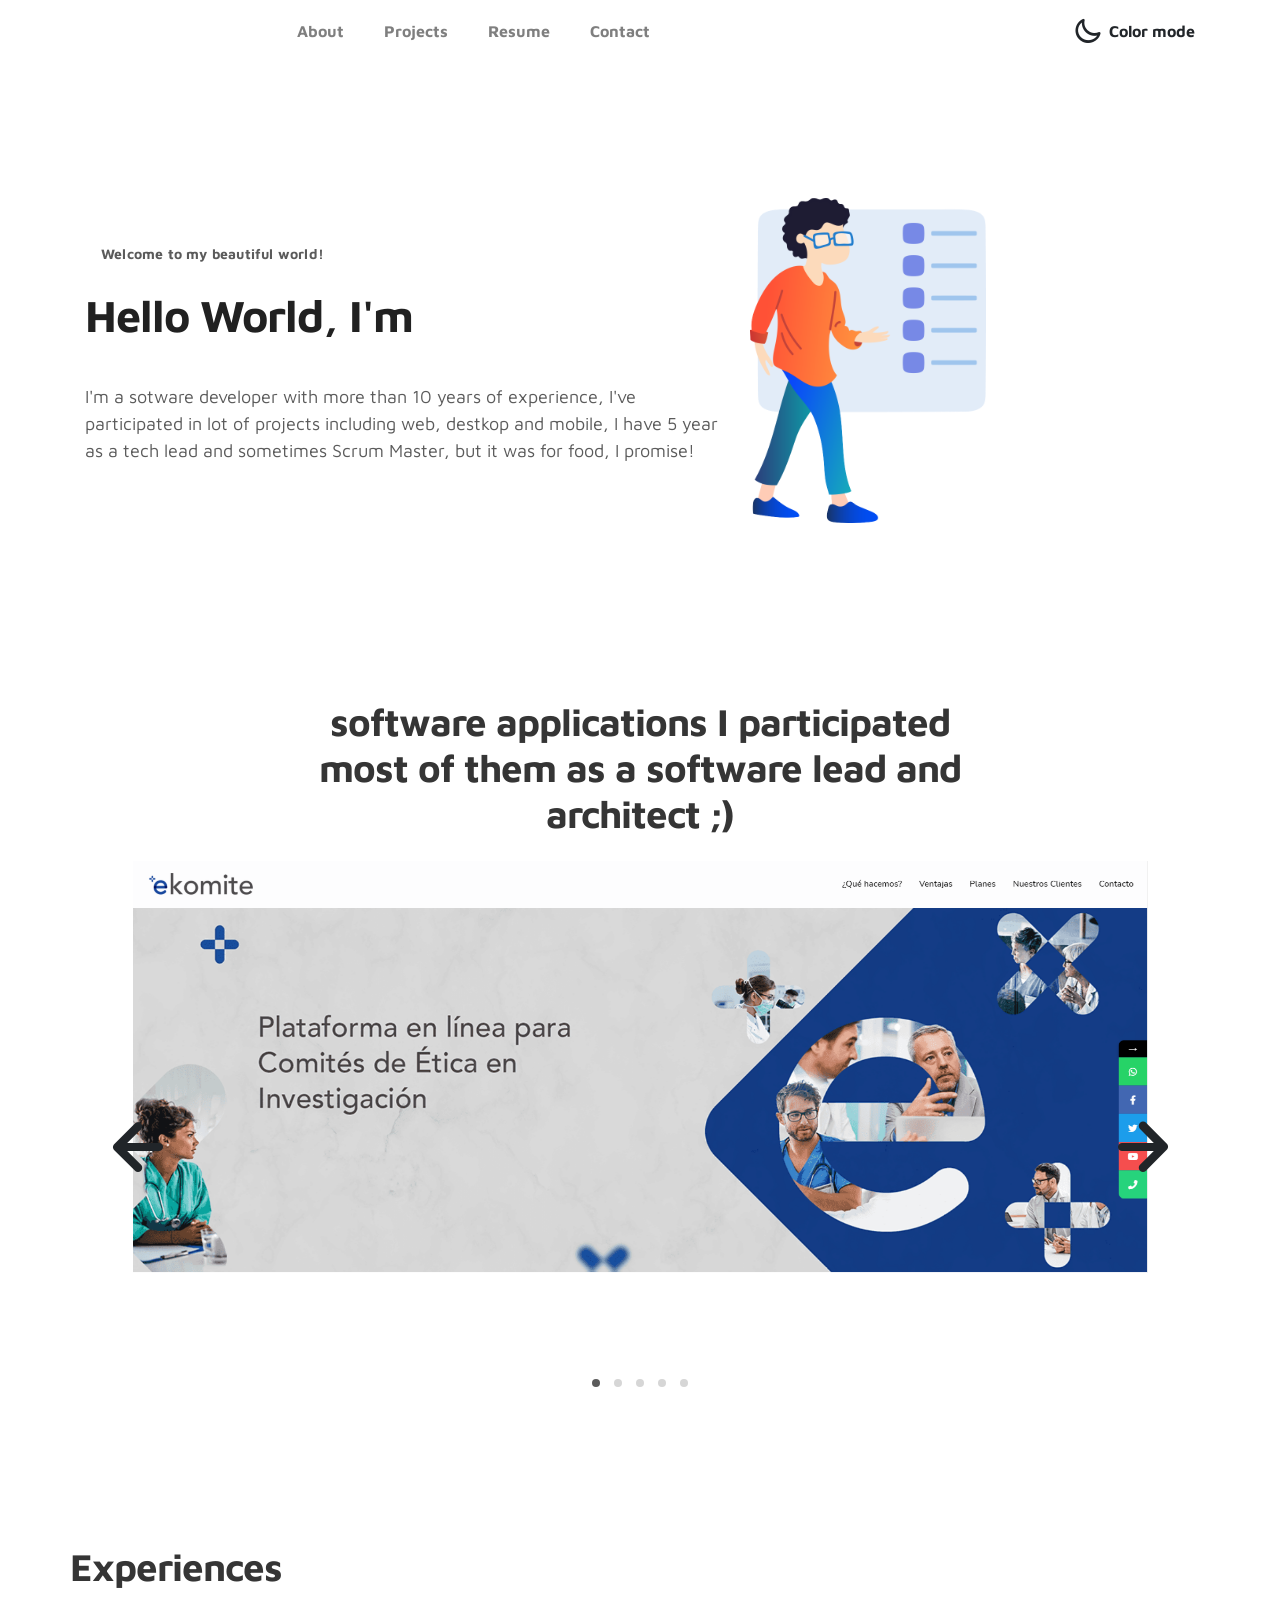
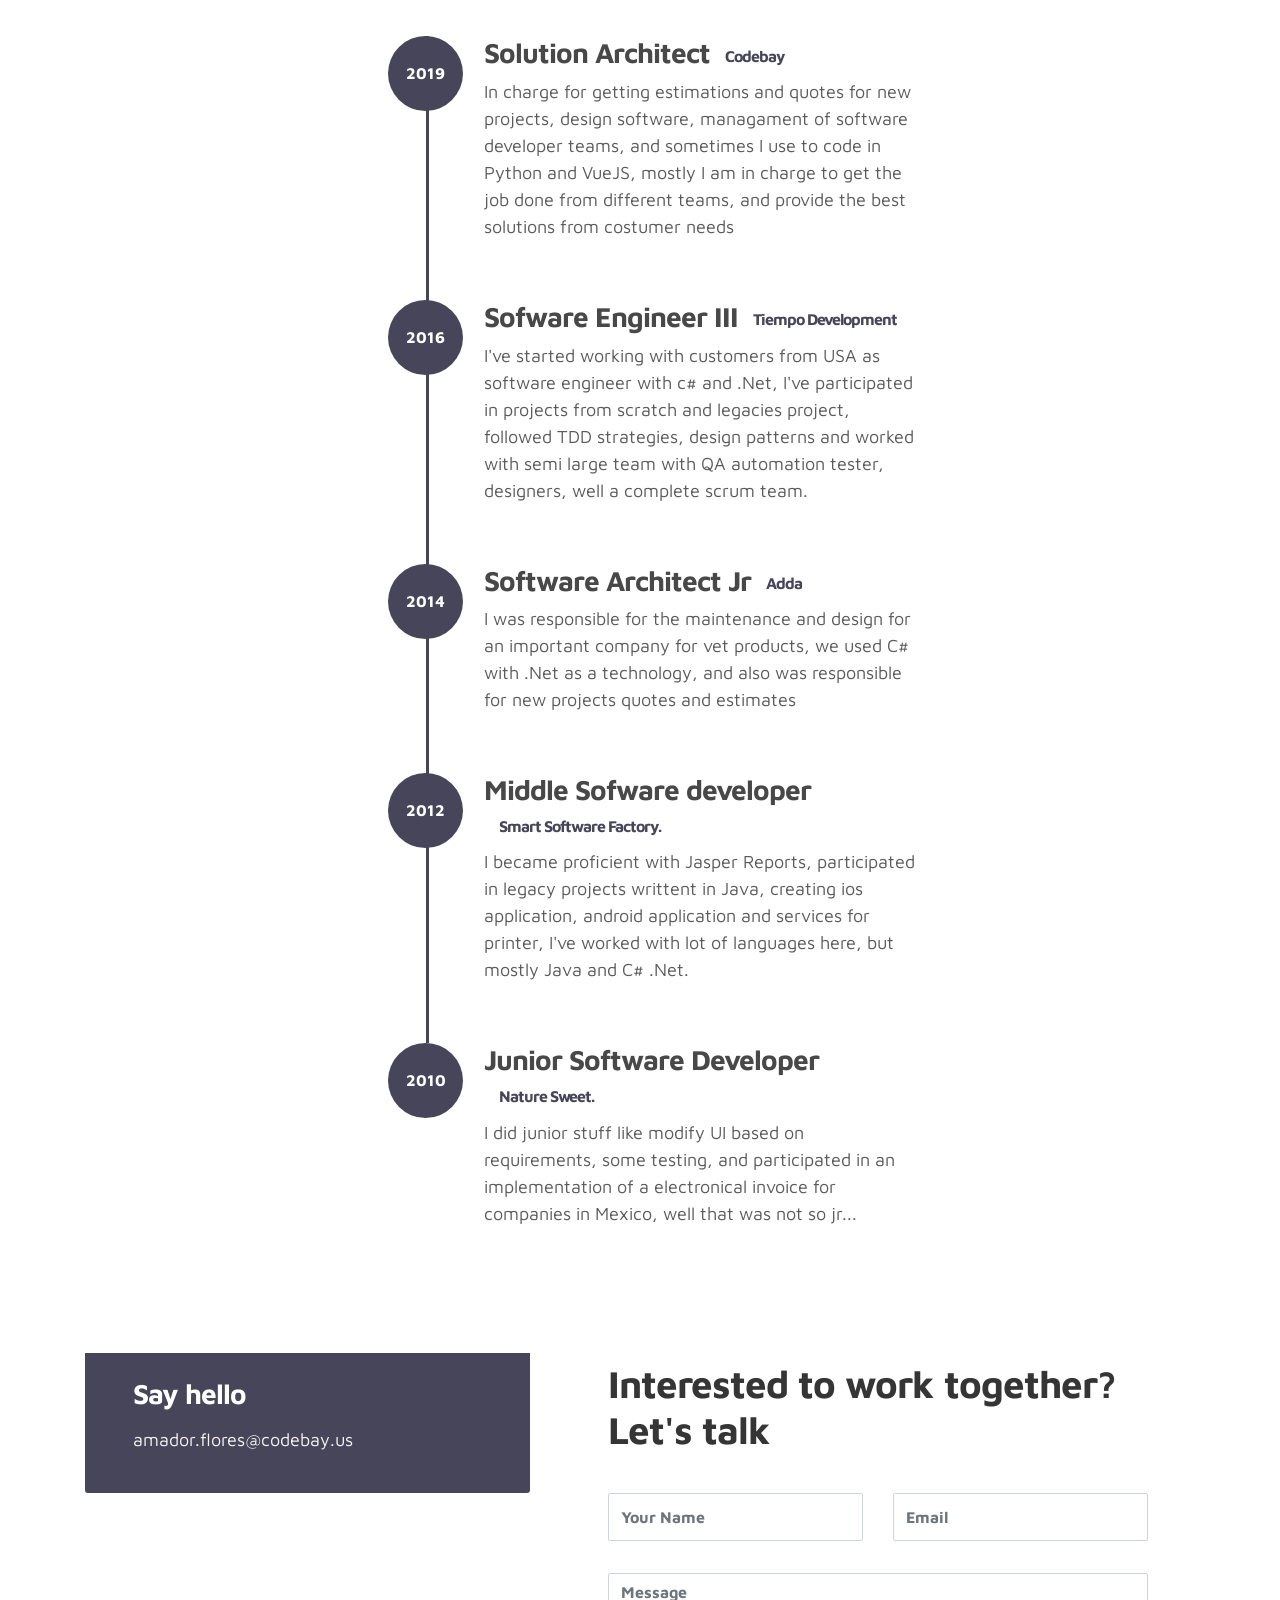
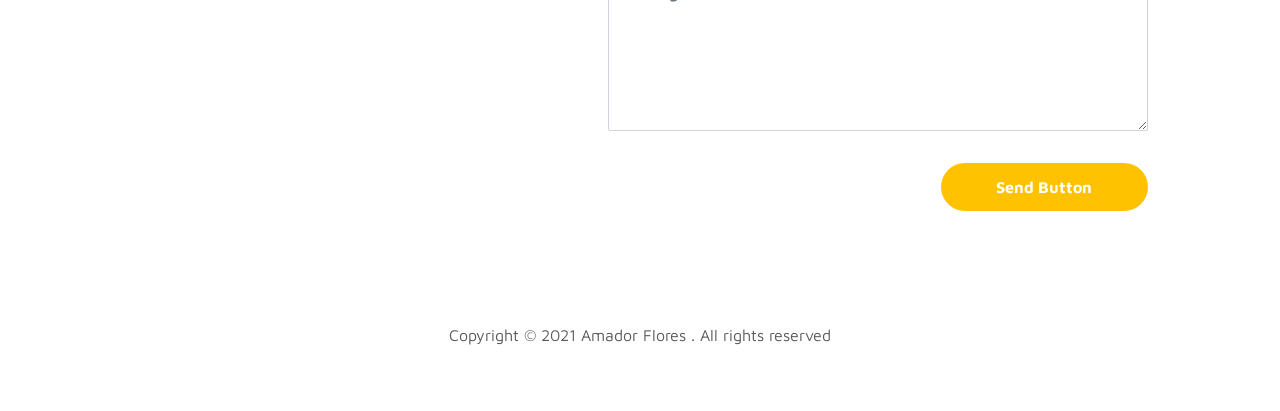
==== commit b9efc197: "added changes" ====
--- a/2115_marvel/index.html
+++ b/2115_marvel/index.html
@@ -6,7 +6,7 @@
     <meta name="description" content="">
     <meta name="author" content="">
 
-    <title>Marvel HTML Bootstrap 4 Template</title>
+    <title>Amador Flores </title>
 
     <link rel="stylesheet" href="css/bootstrap.min.css">
     <link rel="stylesheet" href="css/unicons.css">
@@ -29,8 +29,6 @@
     <!-- MENU -->
     <nav class="navbar navbar-expand-sm navbar-light">
         <div class="container">
-            <a class="navbar-brand" href="index.html"><i class='uil uil-user'></i> Marvel</a>
-
             <button class="navbar-toggler" type="button" data-toggle="collapse" data-target="#navbarNav" aria-controls="navbarNav" aria-expanded="false"
                 aria-label="Toggle navigation">
                 <span class="navbar-toggler-icon"></span>
@@ -73,22 +71,18 @@
                 
                 <div class="col-lg-7 col-md-12 col-12 d-flex align-items-center">
                     <div class="about-text">
-                        <small class="small-text">Welcome to <span class="mobile-block">my portfolio website!</span></small>
+                        <small class="small-text">Welcome to <span class="mobile-block">my beautiful world!</span></small>
                         <h1 class="animated animated-text">
-                            <span class="mr-2">Hey folks, I'm</span>
+                            <span class="mr-2">Hello World, I'm</span>
                                 <div class="animated-info">
-                                    <span class="animated-item">Marvel Sann</span>
-                                    <span class="animated-item">Web Designer</span>
-                                    <span class="animated-item">UI Specialist</span>
+                                    <span class="animated-item">Amador Flores</span>
+                                    <span class="animated-item">Software Developer</span>
+                                    <span class="animated-item">A simple human</span>
                                 </div>
                         </h1>
 
-                        <p>Building a successful product is a challenge. I am highly energetic in user experience design, interfaces and web development.</p>
-                        
-                        <div class="custom-btn-group mt-4">
-                          <a href="#" class="btn mr-lg-2 custom-btn"><i class='uil uil-file-alt'></i> Download Resume</a>
-                          <a href="#contact" class="btn custom-btn custom-btn-bg custom-btn-link">Get a free quote</a>
-                        </div>
+                        <p class="pt-3">I'm a sotware developer with more than 10 years of experience, I've participated in lot of projects including web, destkop and mobile,
+                          I have 5 year as a tech lead and sometimes Scrum Master, but it was for food, I promise!</p>
                     </div>
                 </div>
 
@@ -110,10 +104,10 @@
                   <div class="col-lg-11 text-center mx-auto col-12">
 
                       <div class="col-lg-8 mx-auto">
-                        <h2>Things I have designed for digital media agencies</h2>
+                        <h2>software applications I participated most of them as a software lead and architect ;)</h2>
                       </div>
 
-                      <div class="owl-carousel owl-theme">
+                      <div class="owl-carousel owl-theme pt-3">
                         <div class="item">
                           <div class="project-info">
                             <img src="images/project/project-image01.png" class="img-fluid" alt="project image">
@@ -154,85 +148,58 @@
     <section class="resume py-5 d-lg-flex justify-content-center align-items-center" id="resume">
         <div class="container">
             <div class="row">
-
-                <div class="col-lg-6 col-12">
-                  <h2 class="mb-4">Experiences</h2>
-
-                    <div class="timeline">
+              <h2 class="mb-4">Experiences</h2>
+
+                <div class="col-12 d-flex justify-content-center">
+
+                    <div class="timeline pl-4">
+                        <div class="timeline-wrapper">
+                          <div class="timeline-yr">
+                              <span>2019</span>
+                          </div>
+                          <div class="timeline-info">
+                              <h3><span>Solution Architect</span><small>Codebay</small></h3>
+                              <p>In charge for getting estimations and quotes for new projects, design software, managament of software developer teams, and sometimes I use to code in Python and VueJS, mostly I am in charge to get the job done from different teams, and provide the best solutions from costumer needs</p>
+                          </div>
+                        </div>
+
                         <div class="timeline-wrapper">
                              <div class="timeline-yr">
-                                  <span>2019</span>
+                                  <span>2016</span>
                              </div>
                              <div class="timeline-info">
-                                  <h3><span>Project Manager</span><small>Best Studio</small></h3>
-                                  <p>Proin ornare non purus ut rutrum. Nulla facilisi. Aliquam laoreet libero ac pharetra feugiat. Cras ac fermentum nunc, a faucibus nunc.</p>
+                                  <h3><span>Sofware Engineer III</span><small>Tiempo Development</small></h3>
+                                  <p>I've started working with customers from USA as software engineer with c# and .Net, I've participated in projects from scratch and legacies project, followed TDD strategies, design patterns and worked with semi large team with QA automation tester, designers, well a complete scrum team.</p>
                              </div>
                         </div>
 
-                        <div class="timeline-wrapper">
-                            <div class="timeline-yr">
-                                <span>2018</span>
-                            </div>
-                            <div class="timeline-info">
-                                <h3><span>UX Designer</span><small>Digital Ace</small></h3>
-                                <p>Fusce rutrum augue id orci rhoncus molestie. Nunc auctor dignissim lacus vel iaculis.</p>
-                            </div>
-                        </div>
-
-                        <div class="timeline-wrapper">
-                            <div class="timeline-yr">
-                                <span>2016</span>
-                            </div>
-                            <div class="timeline-info">
-                                <h3><span>UI Freelancer</h3>
-                                <p>Sed fringilla vitae enim sit amet cursus. Sed cursus dictum tortor quis pharetra. Pellentesque habitant morbi tristique senectus et netus et malesuada fames ac turpis egestas.</p>
-                            </div>
-                        </div>
-                        
                         <div class="timeline-wrapper">
                             <div class="timeline-yr">
                                 <span>2014</span>
                             </div>
                             <div class="timeline-info">
-                                <h3><span>Junior Designer<small>Crafted Co.</small></h3>
-                                <p>Cras scelerisque scelerisque condimentum. Nullam at volutpat mi. Nunc auctor ipsum eget magna consequat viverra.</p>
-                            </div>
-                        </div>
-
-                    </div>
-                </div>
-
-                <div class="col-lg-6 col-12">
-                  <h2 class="mb-4 mobile-mt-2">Educations</h2>
-
-                    <div class="timeline">
-                        <div class="timeline-wrapper">
-                             <div class="timeline-yr">
-                                  <span>2017</span>
-                             </div>
-                             <div class="timeline-info">
-                                  <h3><span>Mobile Web</span><small>Master Design</small></h3>
-                                  <p>Please tell your friends about Tooplate website. That would be very helpful. We need your support.</p>
-                             </div>
+                                <h3><span>Software Architect Jr</span><small>Adda</small></h3>
+                                <p>I was responsible for the maintenance and design for an important company for vet products, we used C# with .Net as a technology, and also was responsible for new projects quotes and estimates</p>
+                            </div>
                         </div>
 
                         <div class="timeline-wrapper">
                             <div class="timeline-yr">
-                                <span>2015</span>
+                                <span>2012</span>
                             </div>
                             <div class="timeline-info">
-                                <h3><span>User Interfaces</span><small>Creative Agency</small></h3>
-                                <p><a rel="nofollow" href="https://www.facebook.com/tooplate">Tooplate</a> is a great website to download HTML templates without any login or email.</p>
+                                <h3><span>Middle Sofware developer<small>Smart Software Factory.</small></h3>
+                                <p>I became proficient with Jasper Reports, participated in legacy projects writtent in Java, creating ios application, android application and services for printer, I've worked with lot of languages here, but mostly Java and C# .Net.</p>
                             </div>
                         </div>
                         
                         <div class="timeline-wrapper">
                             <div class="timeline-yr">
-                                <span>2013</span>
+                                <span>2010</span>
                             </div>
                             <div class="timeline-info">
-                                <h3><span>Artwork Design</span><small>New Art School</small></h3>
-                                <p>You can freely use Tooplate's templates for your business or personal sites. You cannot redistribute this template without a permission.</p>
+                                <h3><span>Junior Software Developer<small>Nature Sweet.</small></h3>
+                                <p>I did junior stuff like modify UI based on requirements, some testing, and participated in an implementation of a electronical invoice for companies in Mexico, well that was not so jr...</p>
                             </div>
                         </div>
 
@@ -249,22 +216,11 @@
         <div class="row">
           
           <div class="col-lg-5 mr-lg-5 col-12">
-            <div class="google-map w-100">
-              <iframe src="https://www.google.com/maps/embed?pb=!1m18!1m12!1m3!1d12088.558402180099!2d-73.99373482142036!3d40.75895421922642!2m3!1f0!2f0!3f0!3m2!1i1024!2i768!4f13.1!3m3!1m2!1s0x89c25855b8fb3083%3A0xa0f9aef176042a5c!2sTheater+District%2C+New+York%2C+NY%2C+USA!5e0!3m2!1sen!2smm!4v1549875377188" width="400" height="300" frameborder="0" style="border:0" allowfullscreen></iframe>
-            </div>
-
             <div class="contact-info d-flex justify-content-between align-items-center py-4 px-lg-5">
                 <div class="contact-info-item">
                   <h3 class="mb-3 text-white">Say hello</h3>
-                  <p class="footer-text mb-0">010 020 0960</p>
-                  <p><a href="mailto:hello@company.co">hello@company.co</a></p>
-                </div>
-
-                <ul class="social-links">
-                     <li><a href="#" class="uil uil-dribbble" data-toggle="tooltip" data-placement="left" title="Dribbble"></a></li>
-                     <li><a href="#" class="uil uil-instagram" data-toggle="tooltip" data-placement="left" title="Instagram"></a></li>
-                     <li><a href="#" class="uil uil-youtube" data-toggle="tooltip" data-placement="left" title="Youtube"></a></li>
-                </ul>
+                  <p><a href="mailto:amador.flores@codebay.us">amador.flores@codebay.us</a></p>
+                </div>
             </div>
           </div>
 
@@ -304,8 +260,7 @@
                <div class="row">
 
                     <div class="col-lg-12 col-12">                                
-                        <p class="copyright-text text-center">Copyright &copy; 2019 Company Name . All rights reserved</p>
-                        <p class="copyright-text text-center">Designed by <a rel="nofollow" href="https://www.facebook.com/tooplate">Tooplate</a></p>
+                        <p class="copyright-text text-center">Copyright &copy; 2021 Amador Flores . All rights reserved</p>
                     </div>
                     
                </div>
